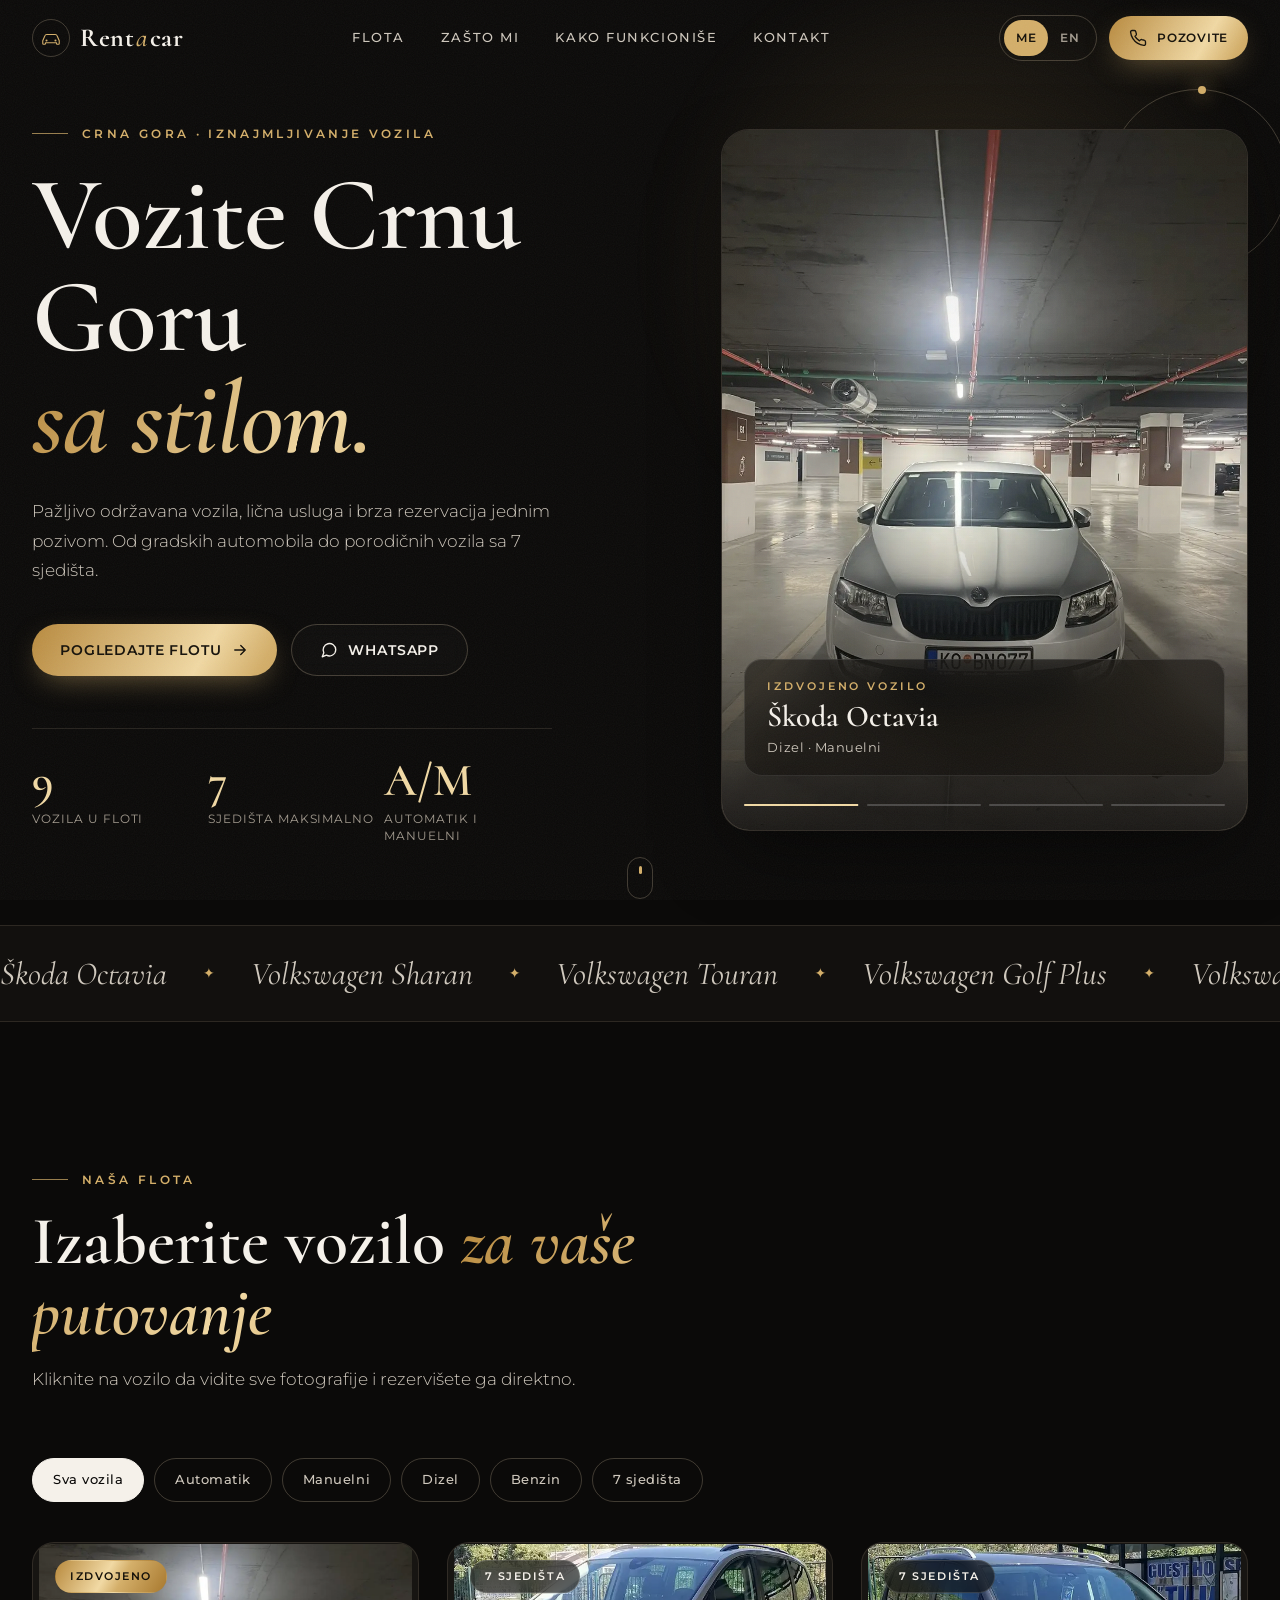
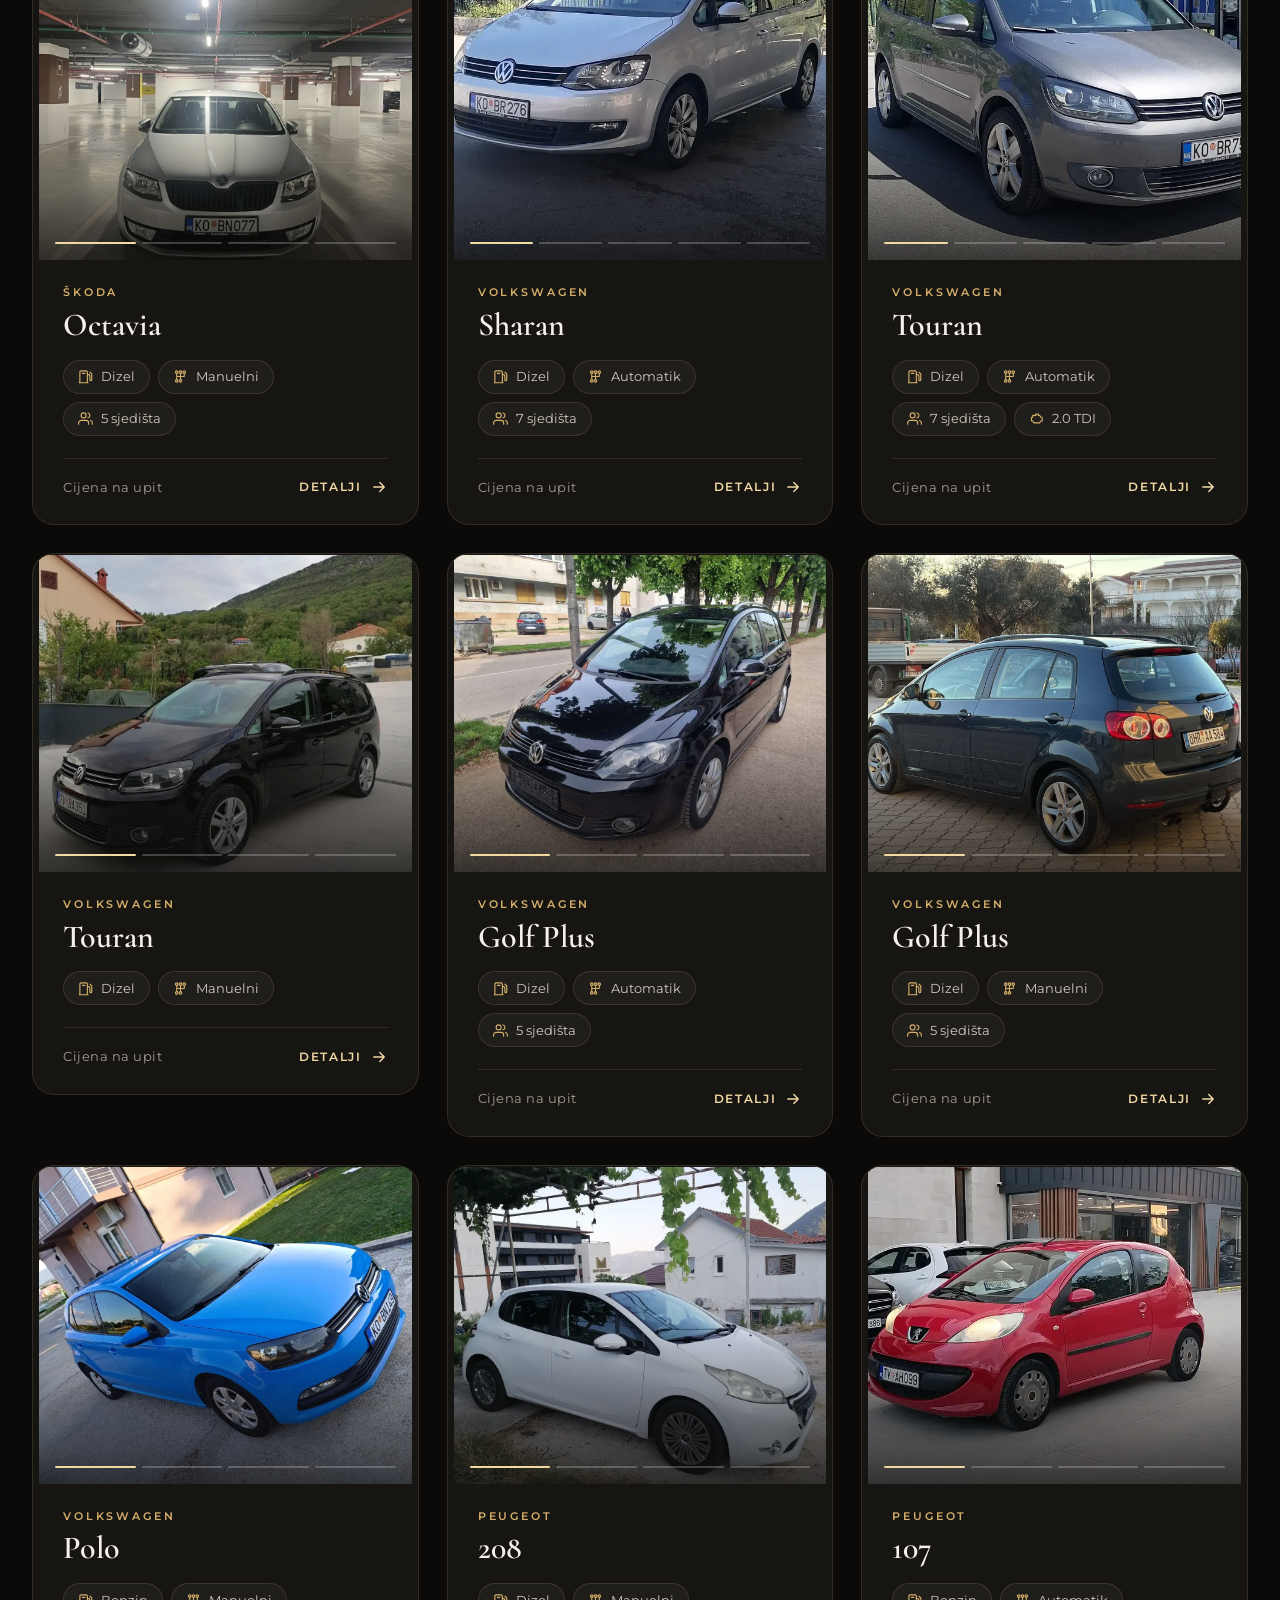
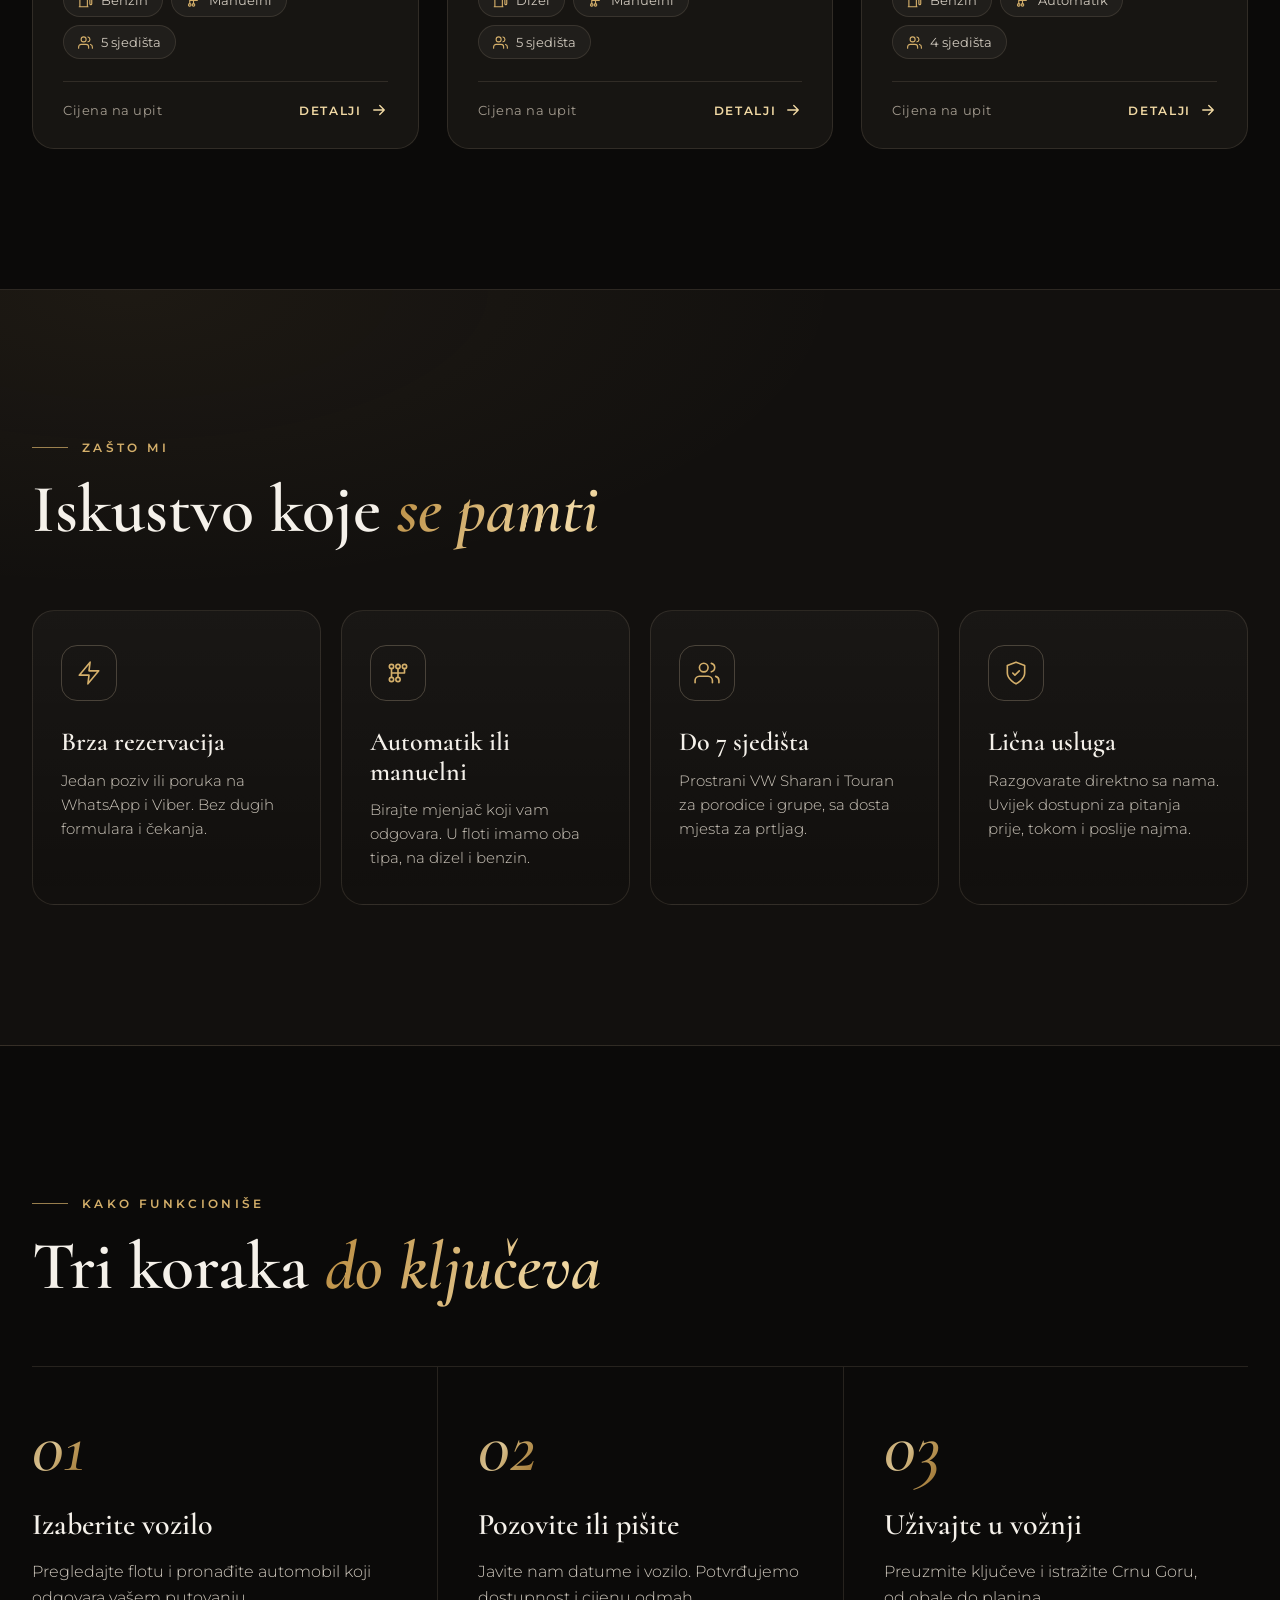
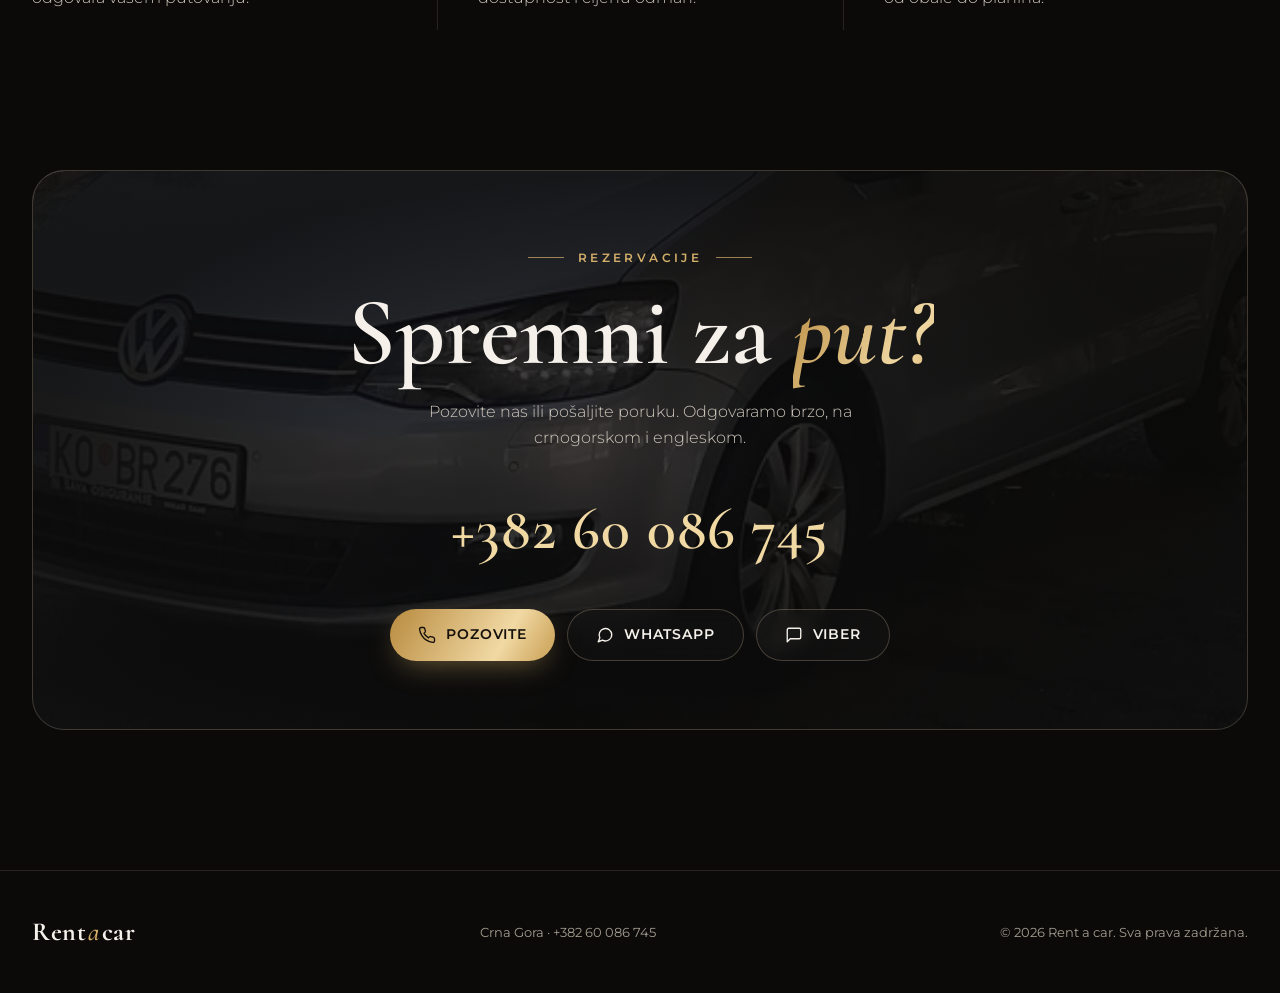
==== index.html @ 9254e458 "Build premium Rent a car website Dark/gold design with Škoda Octavia hero (Ken Burns slideshow), ani" ====
<!doctype html>
<html lang="sr-ME">
<head>
  <meta charset="utf-8">
  <meta name="viewport" content="width=device-width, initial-scale=1">
  <title>Rent a car | Iznajmljivanje vozila u Crnoj Gori</title>
  <meta name="description" content="Rent a car u Crnoj Gori. Volkswagen, Škoda i Peugeot, sa automatskim ili manuelnim mjenjačem i do 7 sjedišta. Rezervacije na +382 60 086 745.">
  <meta name="theme-color" content="#0b0a09">
  <link rel="preconnect" href="https://fonts.googleapis.com">
  <link rel="preconnect" href="https://fonts.gstatic.com" crossorigin>
  <link href="https://fonts.googleapis.com/css2?family=Cormorant:ital,wght@0,500;0,600;0,700;1,500;1,600&family=Montserrat:wght@300;400;500;600;700&display=swap" rel="stylesheet">
  <link rel="preload" as="image" href="img/skoda-octavia/octavia-front.webp">
  <link rel="stylesheet" href="css/styles.css">
</head>
<body>
  <a class="skip" href="#main" data-i18n="skip">Preskoči na sadržaj</a>
  <div class="grain" aria-hidden="true"></div>

  <!-- NAV -->
  <header class="nav" id="nav">
    <div class="nav__inner container">
      <a href="#top" class="brand" aria-label="Rent a car, početna">
        <span class="brand__mark" aria-hidden="true">
          <svg viewBox="0 0 32 32" fill="none"><path d="M4 20l3-7a3 3 0 0 1 2.8-2h12.4a3 3 0 0 1 2.8 2l3 7v4a1 1 0 0 1-1 1h-2a1 1 0 0 1-1-1v-1H8v1a1 1 0 0 1-1 1H5a1 1 0 0 1-1-1v-4z" stroke="currentColor" stroke-width="1.6" stroke-linejoin="round"/><circle cx="9.5" cy="19.5" r="1.5" fill="currentColor"/><circle cx="22.5" cy="19.5" r="1.5" fill="currentColor"/></svg>
        </span>
        <span class="brand__text">Rent<em>a</em>car</span>
      </a>

      <nav class="nav__links" aria-label="Glavna navigacija">
        <a href="#flota" data-i18n="nav.fleet">Flota</a>
        <a href="#zasto" data-i18n="nav.why">Zašto mi</a>
        <a href="#proces" data-i18n="nav.how">Kako funkcioniše</a>
        <a href="#kontakt" data-i18n="nav.contact">Kontakt</a>
      </nav>

      <div class="nav__actions">
        <div class="lang" role="group" aria-label="Jezik / Language">
          <button type="button" class="lang__btn" data-lang="me" aria-pressed="true">ME</button>
          <button type="button" class="lang__btn" data-lang="en" aria-pressed="false">EN</button>
        </div>
        <a class="btn btn--gold btn--sm nav__call" href="tel:+38260086745">
          <svg class="ico" viewBox="0 0 24 24" aria-hidden="true"><path d="M22 16.9v3a2 2 0 0 1-2.2 2 19.8 19.8 0 0 1-8.6-3.1 19.5 19.5 0 0 1-6-6A19.8 19.8 0 0 1 2.1 4.2 2 2 0 0 1 4.1 2h3a2 2 0 0 1 2 1.7c.1.9.4 1.8.7 2.7a2 2 0 0 1-.5 2.1L8 9.8a16 16 0 0 0 6 6l1.3-1.3a2 2 0 0 1 2.1-.4c.9.3 1.8.6 2.7.7a2 2 0 0 1 1.7 2z"/></svg>
          <span data-i18n="nav.call">Pozovite</span>
        </a>
      </div>
    </div>
  </header>

  <main id="main">
    <!-- HERO -->
    <section class="hero" id="top">
      <div class="hero__glow" aria-hidden="true"></div>
      <div class="container hero__grid">
        <div class="hero__copy">
          <p class="eyebrow reveal"><span class="eyebrow__line"></span><span data-i18n="hero.eyebrow">Crna Gora · Iznajmljivanje vozila</span></p>
          <h1 class="hero__title reveal">
            <span data-i18n="hero.t1">Vozite Crnu Goru</span><br>
            <em class="gold-text" data-i18n="hero.t2">sa stilom.</em>
          </h1>
          <p class="hero__lead reveal" data-i18n="hero.lead">Pažljivo održavana vozila, lična usluga i brza rezervacija jednim pozivom. Od gradskih automobila do porodičnih vozila sa 7 sjedišta.</p>
          <div class="hero__cta reveal">
            <a href="#flota" class="btn btn--gold">
              <span data-i18n="hero.cta1">Pogledajte flotu</span>
              <svg class="ico" viewBox="0 0 24 24" aria-hidden="true"><path d="M5 12h14M13 6l6 6-6 6"/></svg>
            </a>
            <a href="https://wa.me/38260086745" class="btn btn--ghost" target="_blank" rel="noopener">
              <svg class="ico" viewBox="0 0 24 24" aria-hidden="true"><path d="M21 11.5a8.4 8.4 0 0 1-12.4 7.4L3 21l2.1-5.4A8.4 8.4 0 1 1 21 11.5z"/></svg>
              WhatsApp
            </a>
          </div>
          <dl class="hero__stats reveal">
            <div><dt data-count="9">9</dt><dd data-i18n="hero.s1">vozila u floti</dd></div>
            <div><dt>7</dt><dd data-i18n="hero.s2">sjedišta maksimalno</dd></div>
            <div><dt>A/M</dt><dd data-i18n="hero.s3">automatik i manuelni</dd></div>
          </dl>
        </div>

        <figure class="hero__media reveal" aria-label="Škoda Octavia">
          <div class="hero__frame">
            <div class="hero__slides" id="heroSlides">
              <img src="img/skoda-octavia/octavia-front.webp" alt="Škoda Octavia, pogled sprijeda" class="is-active" fetchpriority="high">
              <img src="img/skoda-octavia/octavia-side.webp" alt="Škoda Octavia, bočni profil" loading="lazy">
              <img src="img/skoda-octavia/octavia-rear.webp" alt="Škoda Octavia, pogled sa zadnje strane" loading="lazy">
              <img src="img/skoda-octavia/octavia-interior-front.webp" alt="Škoda Octavia, unutrašnjost i kontrolna tabla" loading="lazy">
            </div>
            <div class="hero__shade" aria-hidden="true"></div>
            <div class="hero__badge">
              <span class="hero__badge-k" data-i18n="hero.featured">Izdvojeno vozilo</span>
              <span class="hero__badge-v">Škoda Octavia</span>
              <span class="hero__badge-m"><span data-i18n="spec.diesel">Dizel</span> · <span data-i18n="spec.manual">Manuelni</span></span>
            </div>
            <div class="hero__progress" id="heroProgress" aria-hidden="true">
              <span></span><span></span><span></span><span></span>
            </div>
          </div>
          <div class="hero__ring" aria-hidden="true"></div>
        </figure>
      </div>

      <a href="#flota" class="scroll-cue" aria-label="Skrolujte do flote">
        <span></span>
      </a>
    </section>

    <!-- MARQUEE -->
    <div class="marquee" aria-hidden="true">
      <div class="marquee__track">
        <span>Škoda Octavia</span><i>✦</i><span>Volkswagen Sharan</span><i>✦</i><span>Volkswagen Touran</span><i>✦</i><span>Volkswagen Golf Plus</span><i>✦</i><span>Volkswagen Polo</span><i>✦</i><span>Peugeot 208</span><i>✦</i><span>Peugeot 107</span><i>✦</i>
        <span>Škoda Octavia</span><i>✦</i><span>Volkswagen Sharan</span><i>✦</i><span>Volkswagen Touran</span><i>✦</i><span>Volkswagen Golf Plus</span><i>✦</i><span>Volkswagen Polo</span><i>✦</i><span>Peugeot 208</span><i>✦</i><span>Peugeot 107</span><i>✦</i>
      </div>
    </div>

    <!-- FLEET -->
    <section class="section fleet" id="flota">
      <div class="container">
        <div class="section__head">
          <p class="eyebrow reveal"><span class="eyebrow__line"></span><span data-i18n="fleet.eyebrow">Naša flota</span></p>
          <h2 class="section__title reveal" data-i18n-html="fleet.title">Izaberite vozilo <em class="gold-text">za vaše putovanje</em></h2>
          <p class="section__lead reveal" data-i18n="fleet.lead">Kliknite na vozilo da vidite sve fotografije i rezervišete ga direktno.</p>
        </div>

        <div class="filters reveal" role="group" aria-label="Filter vozila">
          <button type="button" class="chip is-active" data-filter="all" data-i18n="filter.all">Sva vozila</button>
          <button type="button" class="chip" data-filter="automatic" data-i18n="filter.auto">Automatik</button>
          <button type="button" class="chip" data-filter="manual" data-i18n="filter.manual">Manuelni</button>
          <button type="button" class="chip" data-filter="diesel" data-i18n="filter.diesel">Dizel</button>
          <button type="button" class="chip" data-filter="petrol" data-i18n="filter.petrol">Benzin</button>
          <button type="button" class="chip" data-filter="seven" data-i18n="filter.seven">7 sjedišta</button>
        </div>

        <ul class="fleet__grid" id="fleetGrid" aria-live="polite"></ul>
      </div>
    </section>

    <!-- WHY -->
    <section class="section why" id="zasto">
      <div class="container">
        <div class="section__head">
          <p class="eyebrow reveal"><span class="eyebrow__line"></span><span data-i18n="why.eyebrow">Zašto mi</span></p>
          <h2 class="section__title reveal" data-i18n-html="why.title">Iskustvo koje <em class="gold-text">se pamti</em></h2>
        </div>
        <div class="why__grid">
          <article class="feature reveal">
            <div class="feature__ico"><svg viewBox="0 0 24 24" aria-hidden="true"><path d="M13 2 3 14h9l-1 8 10-12h-9l1-8z"/></svg></div>
            <h3 data-i18n="why.f1t">Brza rezervacija</h3>
            <p data-i18n="why.f1d">Jedan poziv ili poruka na WhatsApp i Viber. Bez dugih formulara i čekanja.</p>
          </article>
          <article class="feature reveal">
            <div class="feature__ico"><svg viewBox="0 0 24 24" aria-hidden="true"><circle cx="6" cy="6" r="2"/><circle cx="12" cy="6" r="2"/><circle cx="18" cy="6" r="2"/><circle cx="6" cy="18" r="2"/><circle cx="12" cy="18" r="2"/><path d="M6 8v8M12 8v8M18 8v4H6"/></svg></div>
            <h3 data-i18n="why.f2t">Automatik ili manuelni</h3>
            <p data-i18n="why.f2d">Birajte mjenjač koji vam odgovara. U floti imamo oba tipa, na dizel i benzin.</p>
          </article>
          <article class="feature reveal">
            <div class="feature__ico"><svg viewBox="0 0 24 24" aria-hidden="true"><path d="M17 21v-2a4 4 0 0 0-4-4H5a4 4 0 0 0-4 4v2"/><circle cx="9" cy="7" r="4"/><path d="M23 21v-2a4 4 0 0 0-3-3.9M16 3.1a4 4 0 0 1 0 7.8"/></svg></div>
            <h3 data-i18n="why.f3t">Do 7 sjedišta</h3>
            <p data-i18n="why.f3d">Prostrani VW Sharan i Touran za porodice i grupe, sa dosta mjesta za prtljag.</p>
          </article>
          <article class="feature reveal">
            <div class="feature__ico"><svg viewBox="0 0 24 24" aria-hidden="true"><path d="M12 22s8-4 8-10V5l-8-3-8 3v7c0 6 8 10 8 10z"/><path d="m9 12 2 2 4-4"/></svg></div>
            <h3 data-i18n="why.f4t">Lična usluga</h3>
            <p data-i18n="why.f4d">Razgovarate direktno sa nama. Uvijek dostupni za pitanja prije, tokom i poslije najma.</p>
          </article>
        </div>
      </div>
    </section>

    <!-- PROCESS -->
    <section class="section process" id="proces">
      <div class="container">
        <div class="section__head">
          <p class="eyebrow reveal"><span class="eyebrow__line"></span><span data-i18n="how.eyebrow">Kako funkcioniše</span></p>
          <h2 class="section__title reveal" data-i18n-html="how.title">Tri koraka <em class="gold-text">do ključeva</em></h2>
        </div>
        <ol class="steps">
          <li class="step reveal">
            <span class="step__n">01</span>
            <h3 data-i18n="how.s1t">Izaberite vozilo</h3>
            <p data-i18n="how.s1d">Pregledajte flotu i pronađite automobil koji odgovara vašem putovanju.</p>
          </li>
          <li class="step reveal">
            <span class="step__n">02</span>
            <h3 data-i18n="how.s2t">Pozovite ili pišite</h3>
            <p data-i18n="how.s2d">Javite nam datume i vozilo. Potvrđujemo dostupnost i cijenu odmah.</p>
          </li>
          <li class="step reveal">
            <span class="step__n">03</span>
            <h3 data-i18n="how.s3t">Uživajte u vožnji</h3>
            <p data-i18n="how.s3d">Preuzmite ključeve i istražite Crnu Goru, od obale do planina.</p>
          </li>
        </ol>
      </div>
    </section>

    <!-- CTA / CONTACT -->
    <section class="section cta" id="kontakt">
      <div class="container">
        <div class="cta__card reveal">
          <div class="cta__bg" aria-hidden="true">
            <img src="img/vw-sharan/sharan-front-side.webp" alt="" loading="lazy">
          </div>
          <div class="cta__content">
            <p class="eyebrow eyebrow--center"><span class="eyebrow__line"></span><span data-i18n="cta.eyebrow">Rezervacije</span><span class="eyebrow__line"></span></p>
            <h2 class="cta__title" data-i18n-html="cta.title">Spremni za <em class="gold-text">put?</em></h2>
            <p class="cta__lead" data-i18n="cta.lead">Pozovite nas ili pošaljite poruku. Odgovaramo brzo, na crnogorskom i engleskom.</p>
            <a class="cta__phone" href="tel:+38260086745">+382 60 086 745</a>
            <div class="cta__actions">
              <a class="btn btn--gold" href="tel:+38260086745">
                <svg class="ico" viewBox="0 0 24 24" aria-hidden="true"><path d="M22 16.9v3a2 2 0 0 1-2.2 2 19.8 19.8 0 0 1-8.6-3.1 19.5 19.5 0 0 1-6-6A19.8 19.8 0 0 1 2.1 4.2 2 2 0 0 1 4.1 2h3a2 2 0 0 1 2 1.7c.1.9.4 1.8.7 2.7a2 2 0 0 1-.5 2.1L8 9.8a16 16 0 0 0 6 6l1.3-1.3a2 2 0 0 1 2.1-.4c.9.3 1.8.6 2.7.7a2 2 0 0 1 1.7 2z"/></svg>
                <span data-i18n="cta.call">Pozovite</span>
              </a>
              <a class="btn btn--ghost" href="https://wa.me/38260086745" target="_blank" rel="noopener">
                <svg class="ico" viewBox="0 0 24 24" aria-hidden="true"><path d="M21 11.5a8.4 8.4 0 0 1-12.4 7.4L3 21l2.1-5.4A8.4 8.4 0 1 1 21 11.5z"/></svg>
                WhatsApp
              </a>
              <a class="btn btn--ghost" href="viber://chat?number=%2B38260086745">
                <svg class="ico" viewBox="0 0 24 24" aria-hidden="true"><path d="M21 15a2 2 0 0 1-2 2H7l-4 4V5a2 2 0 0 1 2-2h14a2 2 0 0 1 2 2z"/></svg>
                Viber
              </a>
            </div>
          </div>
        </div>
      </div>
    </section>
  </main>

  <footer class="footer">
    <div class="container footer__inner">
      <a href="#top" class="brand brand--footer">
        <span class="brand__text">Rent<em>a</em>car</span>
      </a>
      <p class="footer__meta"><span data-i18n="footer.loc">Crna Gora</span> · <a href="tel:+38260086745">+382 60 086 745</a></p>
      <p class="footer__copy">© <span id="year"></span> Rent a car. <span data-i18n="footer.rights">Sva prava zadržana.</span></p>
    </div>
  </footer>

  <!-- Floating call (mobile) -->
  <a class="fab" href="tel:+38260086745" aria-label="Pozovite +382 60 086 745">
    <svg viewBox="0 0 24 24" aria-hidden="true"><path d="M22 16.9v3a2 2 0 0 1-2.2 2 19.8 19.8 0 0 1-8.6-3.1 19.5 19.5 0 0 1-6-6A19.8 19.8 0 0 1 2.1 4.2 2 2 0 0 1 4.1 2h3a2 2 0 0 1 2 1.7c.1.9.4 1.8.7 2.7a2 2 0 0 1-.5 2.1L8 9.8a16 16 0 0 0 6 6l1.3-1.3a2 2 0 0 1 2.1-.4c.9.3 1.8.6 2.7.7a2 2 0 0 1 1.7 2z"/></svg>
  </a>

  <!-- Gallery dialog -->
  <dialog class="gallery" id="gallery" aria-labelledby="galleryTitle">
    <div class="gallery__inner">
      <button type="button" class="gallery__close" id="galleryClose" aria-label="Zatvori">
        <svg viewBox="0 0 24 24" aria-hidden="true"><path d="M18 6 6 18M6 6l12 12"/></svg>
      </button>
      <div class="gallery__stage">
        <img id="galleryImg" src="" alt="">
        <button type="button" class="gallery__nav gallery__nav--prev" id="galleryPrev" aria-label="Prethodna fotografija">
          <svg viewBox="0 0 24 24" aria-hidden="true"><path d="m15 18-6-6 6-6"/></svg>
        </button>
        <button type="button" class="gallery__nav gallery__nav--next" id="galleryNext" aria-label="Sljedeća fotografija">
          <svg viewBox="0 0 24 24" aria-hidden="true"><path d="m9 18 6-6-6-6"/></svg>
        </button>
        <span class="gallery__count" id="galleryCount"></span>
      </div>
      <aside class="gallery__side">
        <p class="eyebrow"><span class="eyebrow__line"></span><span id="galleryBrand"></span></p>
        <h2 class="gallery__title" id="galleryTitle"></h2>
        <ul class="specs" id="gallerySpecs"></ul>
        <p class="gallery__price" data-i18n="price.request">Cijena na upit</p>
        <div class="gallery__thumbs" id="galleryThumbs"></div>
        <div class="gallery__actions">
          <a class="btn btn--gold" id="galleryCall" href="tel:+38260086745">
            <svg class="ico" viewBox="0 0 24 24" aria-hidden="true"><path d="M22 16.9v3a2 2 0 0 1-2.2 2 19.8 19.8 0 0 1-8.6-3.1 19.5 19.5 0 0 1-6-6A19.8 19.8 0 0 1 2.1 4.2 2 2 0 0 1 4.1 2h3a2 2 0 0 1 2 1.7c.1.9.4 1.8.7 2.7a2 2 0 0 1-.5 2.1L8 9.8a16 16 0 0 0 6 6l1.3-1.3a2 2 0 0 1 2.1-.4c.9.3 1.8.6 2.7.7a2 2 0 0 1 1.7 2z"/></svg>
            <span data-i18n="cta.call">Pozovite</span>
          </a>
          <a class="btn btn--ghost" id="galleryWa" href="https://wa.me/38260086745" target="_blank" rel="noopener">
            <svg class="ico" viewBox="0 0 24 24" aria-hidden="true"><path d="M21 11.5a8.4 8.4 0 0 1-12.4 7.4L3 21l2.1-5.4A8.4 8.4 0 1 1 21 11.5z"/></svg>
            <span data-i18n="gallery.book">Rezerviši na WhatsApp</span>
          </a>
        </div>
      </aside>
    </div>
  </dialog>

  <script src="js/app.js" defer></script>
</body>
</html>
---- css/styles.css ----
/* ==========================================================
   Rent a car — premium dark / gold
   ========================================================== */
:root {
  --bg: #0b0a09;
  --bg-2: #12100e;
  --surface: #171512;
  --surface-2: #1f1c18;
  --line: rgba(232, 214, 178, 0.12);
  --line-strong: rgba(232, 214, 178, 0.24);
  --text: #f5f1ea;
  --text-2: #cfc8bd;
  --muted: #a39b8f;
  --gold: #d4af6a;
  --gold-2: #b88a3e;
  --gold-3: #f1d9a4;
  --gold-grad: linear-gradient(120deg, #b88a3e 0%, #f1d9a4 45%, #d4af6a 60%, #a8792f 100%);
  --radius: 22px;
  --radius-sm: 14px;
  --ease: cubic-bezier(.22, 1, .36, 1);
  --ease-io: cubic-bezier(.65, 0, .35, 1);
  --serif: "Cormorant", "Times New Roman", serif;
  --sans: "Montserrat", system-ui, -apple-system, "Segoe UI", sans-serif;
  --shadow: 0 30px 80px -20px rgba(0, 0, 0, .7);
  --nav-h: 76px;
}

*, *::before, *::after { box-sizing: border-box; }
html { scroll-behavior: smooth; scroll-padding-top: var(--nav-h); -webkit-text-size-adjust: 100%; }
body {
  margin: 0;
  background: var(--bg);
  color: var(--text);
  font-family: var(--sans);
  font-size: 16px;
  line-height: 1.6;
  font-weight: 400;
  -webkit-font-smoothing: antialiased;
  overflow-x: hidden;
}
img { display: block; max-width: 100%; }
a { color: inherit; text-decoration: none; }
button { font: inherit; color: inherit; background: none; border: 0; cursor: pointer; }
ul, ol { list-style: none; margin: 0; padding: 0; }
h1, h2, h3 { margin: 0; font-weight: 600; }
p { margin: 0; }
:focus-visible { outline: 2px solid var(--gold); outline-offset: 3px; border-radius: 6px; }
::selection { background: var(--gold); color: #0b0a09; }

.container { width: min(1240px, 100% - 32px); margin-inline: auto; }
@media (min-width: 768px) { .container { width: min(1240px, 100% - 64px); } }

.skip { position: absolute; left: 16px; top: -60px; z-index: 200; background: var(--gold); color: #000; padding: 10px 16px; border-radius: 10px; font-weight: 600; }
.skip:focus { top: 16px; }

.grain {
  position: fixed; inset: 0; z-index: 100; pointer-events: none; opacity: .05;
  background-image: url("data:image/svg+xml,%3Csvg xmlns='http://www.w3.org/2000/svg' width='160' height='160'%3E%3Cfilter id='n'%3E%3CfeTurbulence type='fractalNoise' baseFrequency='.9' numOctaves='3' stitchTiles='stitch'/%3E%3C/filter%3E%3Crect width='100%25' height='100%25' filter='url(%23n)'/%3E%3C/svg%3E");
}

.ico { width: 18px; height: 18px; fill: none; stroke: currentColor; stroke-width: 1.8; stroke-linecap: round; stroke-linejoin: round; flex: none; }

.gold-text {
  font-style: italic;
  background: var(--gold-grad);
  background-size: 200% auto;
  -webkit-background-clip: text; background-clip: text;
  color: transparent;
  animation: shine 8s linear infinite;
}
@keyframes shine { to { background-position: 200% center; } }

/* ---------- Buttons ---------- */
.btn {
  position: relative; display: inline-flex; align-items: center; justify-content: center; gap: 10px;
  min-height: 52px; padding: 0 28px; border-radius: 999px;
  font-size: 14px; font-weight: 600; letter-spacing: .06em; text-transform: uppercase;
  transition: transform .4s var(--ease), box-shadow .4s var(--ease), background-color .3s, border-color .3s, color .3s;
  overflow: hidden; isolation: isolate; white-space: nowrap;
}
.btn--sm { min-height: 44px; padding: 0 20px; font-size: 12px; }
.btn--gold { background: var(--gold-grad); background-size: 160% auto; color: #15110a; box-shadow: 0 10px 30px -10px rgba(212, 175, 106, .55); }
.btn--gold::after {
  content: ""; position: absolute; inset: 0; z-index: -1;
  background: linear-gradient(110deg, transparent 30%, rgba(255,255,255,.55) 50%, transparent 70%);
  transform: translateX(-120%); transition: transform .9s var(--ease);
}
.btn--gold:hover { transform: translateY(-2px); box-shadow: 0 18px 40px -12px rgba(212, 175, 106, .7); }
.btn--gold:hover::after { transform: translateX(120%); }
.btn--ghost { border: 1px solid var(--line-strong); color: var(--text); background: rgba(255,255,255,.02); backdrop-filter: blur(8px); }
.btn--ghost:hover { border-color: var(--gold); color: var(--gold-3); transform: translateY(-2px); }
.btn .ico { transition: transform .4s var(--ease); }
.btn:hover .ico { transform: translateX(3px); }

/* ---------- Eyebrow ---------- */
.eyebrow { display: inline-flex; align-items: center; gap: 14px; font-size: 12px; font-weight: 600; letter-spacing: .28em; text-transform: uppercase; color: var(--gold); }
.eyebrow__line { width: 36px; height: 1px; background: var(--gold); opacity: .7; }
.eyebrow--center { justify-content: center; }

/* ---------- Nav ---------- */
.nav { position: fixed; inset: 0 0 auto; z-index: 50; height: var(--nav-h); transition: background-color .5s var(--ease), border-color .5s, backdrop-filter .5s; border-bottom: 1px solid transparent; }
.nav.is-scrolled { background: rgba(11, 10, 9, .72); backdrop-filter: blur(18px) saturate(140%); -webkit-backdrop-filter: blur(18px) saturate(140%); border-color: var(--line); }
.nav__inner { height: 100%; display: flex; align-items: center; justify-content: space-between; gap: 24px; }
.brand { display: inline-flex; align-items: center; gap: 10px; }
.brand__mark { width: 38px; height: 38px; display: grid; place-items: center; border: 1px solid var(--line-strong); border-radius: 50%; color: var(--gold); }
.brand__mark svg { width: 22px; height: 22px; }
.brand__text { font-family: var(--serif); font-size: 26px; font-weight: 700; letter-spacing: .02em; }
.brand__text em { font-style: italic; color: var(--gold); padding: 0 2px; font-weight: 500; }
.nav__links { display: none; gap: 36px; }
.nav__links a { position: relative; font-size: 13px; font-weight: 500; letter-spacing: .12em; text-transform: uppercase; color: var(--text-2); padding: 8px 0; transition: color .3s; }
.nav__links a::after { content: ""; position: absolute; left: 0; right: 0; bottom: 0; height: 1px; background: var(--gold); transform: scaleX(0); transform-origin: right; transition: transform .5s var(--ease); }
.nav__links a:hover { color: var(--text); }
.nav__links a:hover::after { transform: scaleX(1); transform-origin: left; }
.nav__actions { display: flex; align-items: center; gap: 12px; }
.lang { display: inline-flex; padding: 4px; border: 1px solid var(--line-strong); border-radius: 999px; }
.lang__btn { min-width: 44px; min-height: 36px; border-radius: 999px; font-size: 12px; font-weight: 600; letter-spacing: .1em; color: var(--muted); transition: background-color .3s, color .3s; }
.lang__btn[aria-pressed="true"] { background: var(--gold); color: #15110a; }
.lang__btn:not([aria-pressed="true"]):hover { color: var(--text); }
.nav__call { display: none; }
@media (min-width: 640px) { .nav__call { display: inline-flex; } }
@media (min-width: 1024px) { .nav__links { display: flex; } }

/* ---------- Hero ---------- */
.hero { position: relative; min-height: 100svh; padding: calc(var(--nav-h) + 40px) 0 80px; display: flex; align-items: center; overflow: hidden; }
.hero__glow { position: absolute; inset: -20% -10% auto auto; width: 70vw; height: 70vw; max-width: 900px; max-height: 900px; border-radius: 50%; background: radial-gradient(closest-side, rgba(212, 175, 106, .16), transparent 70%); filter: blur(20px); pointer-events: none; animation: float 14s var(--ease-io) infinite alternate; }
@keyframes float { to { transform: translate(-6%, 8%) scale(1.08); } }
.hero__grid { position: relative; display: grid; gap: 48px; align-items: center; }
@media (min-width: 1024px) { .hero__grid { grid-template-columns: 1.05fr .95fr; gap: 72px; } }

.hero__title { margin-top: 22px; font-family: var(--serif); font-weight: 600; font-size: clamp(48px, 8.2vw, 104px); line-height: .98; letter-spacing: -.01em; }
.hero__lead { margin-top: 26px; max-width: 520px; font-size: 17px; line-height: 1.75; color: var(--text-2); font-weight: 300; }
.hero__cta { margin-top: 38px; display: flex; flex-wrap: wrap; gap: 14px; }
.hero__stats { margin: 52px 0 0; display: grid; grid-template-columns: repeat(3, 1fr); gap: 8px; max-width: 520px; border-top: 1px solid var(--line); padding-top: 28px; }
.hero__stats dt { font-family: var(--serif); font-size: clamp(34px, 4vw, 46px); font-weight: 600; line-height: 1; color: var(--gold-3); }
.hero__stats dd { margin: 8px 0 0; font-size: 12px; letter-spacing: .08em; text-transform: uppercase; color: var(--muted); line-height: 1.4; }

.hero__media { position: relative; margin: 0; }
.hero__frame { position: relative; aspect-ratio: 4 / 5; max-height: 78svh; margin-left: auto; border-radius: 28px; overflow: hidden; box-shadow: var(--shadow); border: 1px solid var(--line); background: var(--surface); }
@media (min-width: 1024px) { .hero__frame { aspect-ratio: 3 / 4; } }
.hero__slides img { position: absolute; inset: 0; width: 100%; height: 100%; object-fit: cover; opacity: 0; transform: scale(1.18); transition: opacity 1.6s var(--ease-io); will-change: transform, opacity; }
.hero__slides img.is-active { opacity: 1; animation: kenburns 7.5s linear forwards; }
.hero__slides img:nth-child(2).is-active { animation-name: kenburns-l; }
.hero__slides img:nth-child(3).is-active { animation-name: kenburns-r; }
@keyframes kenburns { from { transform: scale(1.18) translate(0, 2%); } to { transform: scale(1.04) translate(0, 0); } }
@keyframes kenburns-l { from { transform: scale(1.06) translate(3%, 0); } to { transform: scale(1.2) translate(-3%, -1%); } }
@keyframes kenburns-r { from { transform: scale(1.2) translate(-2%, 1%); } to { transform: scale(1.05) translate(2%, 0); } }
.hero__shade { position: absolute; inset: 0; background: linear-gradient(180deg, rgba(11,10,9,.15) 0%, transparent 35%, transparent 55%, rgba(11,10,9,.88) 100%); pointer-events: none; }
.hero__badge { position: absolute; left: 22px; right: 22px; bottom: 54px; display: grid; gap: 4px; padding: 18px 22px; border-radius: 18px; background: rgba(15, 13, 11, .55); border: 1px solid rgba(255,255,255,.1); backdrop-filter: blur(16px) saturate(150%); -webkit-backdrop-filter: blur(16px) saturate(150%); }
.hero__badge-k { font-size: 11px; letter-spacing: .26em; text-transform: uppercase; color: var(--gold); font-weight: 600; }
.hero__badge-v { font-family: var(--serif); font-size: 30px; font-weight: 600; line-height: 1.1; }
.hero__badge-m { font-size: 13px; color: var(--text-2); letter-spacing: .04em; }
.hero__progress { position: absolute; left: 22px; right: 22px; bottom: 24px; display: grid; grid-template-columns: repeat(4, 1fr); gap: 8px; }
.hero__progress span { position: relative; height: 2px; border-radius: 2px; background: rgba(255,255,255,.2); overflow: hidden; }
.hero__progress span::after { content: ""; position: absolute; inset: 0; background: var(--gold-3); transform: scaleX(0); transform-origin: left; }
.hero__progress span.is-done::after { transform: scaleX(1); }
.hero__progress span.is-active::after { animation: progress var(--hero-dur, 5.5s) linear forwards; }
@keyframes progress { to { transform: scaleX(1); } }
.hero__ring { position: absolute; z-index: -1; right: -40px; top: -40px; width: 180px; height: 180px; border-radius: 50%; border: 1px solid var(--line-strong); animation: spin 30s linear infinite; }
.hero__ring::before { content: ""; position: absolute; top: -4px; left: 50%; width: 8px; height: 8px; border-radius: 50%; background: var(--gold); box-shadow: 0 0 20px var(--gold); }
@keyframes spin { to { transform: rotate(360deg); } }

/* Mobile/tablet: Škoda as a full-width moving image on top, copy overlapping below */
@media (max-width: 1023.98px) {
  .hero { display: block; min-height: 0; padding: 0 0 64px; }
  .hero__grid { display: flex; flex-direction: column; gap: 0; width: 100%; }
  .hero__media { order: -1; width: 100%; }
  .hero__frame { aspect-ratio: auto; height: min(68svh, 640px); max-height: none; border-radius: 0; border: 0; box-shadow: none; }
  .hero__slides img { object-position: center 70%; }
  .hero__shade { background: linear-gradient(180deg, rgba(11,10,9,.65) 0%, rgba(11,10,9,0) 24%, rgba(11,10,9,0) 60%, rgba(11,10,9,.85) 88%, #0b0a09 100%); }
  .hero__badge { left: 16px; right: auto; bottom: 64px; padding: 12px 16px; border-radius: 14px; gap: 2px; }
  .hero__badge-v { font-size: 22px; }
  .hero__badge-k { font-size: 10px; }
  .hero__badge-m { font-size: 12px; }
  .hero__progress { left: 16px; right: 16px; bottom: 40px; }
  .hero__copy { position: relative; z-index: 2; width: min(1240px, 100% - 32px); margin: -8px auto 0; }
  .hero__ring, .hero__glow { display: none; }
  .hero__title { margin-top: 16px; font-size: clamp(46px, 13vw, 80px); }
  .hero__lead { margin-top: 18px; }
  .hero__cta { margin-top: 28px; }
  .hero__stats { margin-top: 36px; }
}
@media (min-width: 768px) and (max-width: 1023.98px) { .hero__copy { width: min(1240px, 100% - 64px); } }

.scroll-cue { position: absolute; left: 50%; bottom: 26px; transform: translateX(-50%); width: 26px; height: 42px; border: 1px solid var(--line-strong); border-radius: 20px; display: none; }
.scroll-cue span { position: absolute; left: 50%; top: 8px; width: 3px; height: 8px; margin-left: -1.5px; border-radius: 2px; background: var(--gold); animation: cue 2s var(--ease-io) infinite; }
@keyframes cue { 0% { opacity: 0; transform: translateY(0); } 30% { opacity: 1; } 100% { opacity: 0; transform: translateY(14px); } }
@media (min-width: 1024px) and (min-height: 760px) { .scroll-cue { display: block; } }

/* ---------- Marquee ---------- */
.marquee { border-block: 1px solid var(--line); background: var(--bg-2); overflow: hidden; padding: 22px 0; }
.marquee__track { display: flex; width: max-content; align-items: center; gap: 36px; animation: marquee 38s linear infinite; }
.marquee__track span { font-family: var(--serif); font-size: clamp(22px, 2.6vw, 32px); font-style: italic; color: var(--text-2); white-space: nowrap; }
.marquee__track i { font-style: normal; color: var(--gold); font-size: 14px; }
@keyframes marquee { to { transform: translateX(-50%); } }

/* ---------- Sections ---------- */
.section { padding: clamp(80px, 12vw, 140px) 0; position: relative; }
.section__head { max-width: 720px; margin-bottom: clamp(40px, 6vw, 64px); }
.section__title { margin-top: 18px; font-family: var(--serif); font-size: clamp(38px, 5.6vw, 68px); line-height: 1.04; font-weight: 600; }
.section__lead { margin-top: 18px; color: var(--text-2); font-weight: 300; font-size: 17px; max-width: 560px; }

/* ---------- Filters ---------- */
.filters { display: flex; flex-wrap: wrap; gap: 10px; margin-bottom: 40px; }
.chip { min-height: 44px; padding: 0 20px; border-radius: 999px; border: 1px solid var(--line-strong); font-size: 13px; font-weight: 500; letter-spacing: .04em; color: var(--text-2); transition: background-color .3s, color .3s, border-color .3s, transform .3s var(--ease); }
.chip:hover { border-color: var(--gold); color: var(--text); }
.chip.is-active { background: var(--text); border-color: var(--text); color: #0b0a09; }

/* ---------- Fleet grid ---------- */
.fleet__grid { display: grid; gap: 24px; grid-template-columns: 1fr; }
@media (min-width: 680px) { .fleet__grid { grid-template-columns: repeat(2, 1fr); } }
@media (min-width: 1100px) { .fleet__grid { grid-template-columns: repeat(3, 1fr); gap: 28px; } }

.car { position: relative; transition: opacity .5s var(--ease), transform .5s var(--ease); }
.car.is-hidden { display: none; }
.car__btn { display: block; width: 100%; text-align: left; border-radius: var(--radius); background: var(--surface); border: 1px solid var(--line); overflow: hidden; transition: transform .6s var(--ease), border-color .4s, box-shadow .6s var(--ease); }
.car__btn:hover { transform: translateY(-6px); border-color: rgba(212, 175, 106, .45); box-shadow: 0 30px 60px -25px rgba(0,0,0,.8), 0 0 0 1px rgba(212,175,106,.12); }
.car__media { position: relative; aspect-ratio: 4 / 3.4; overflow: hidden; background: var(--surface-2); }
.car__media img { position: absolute; inset: 0; width: 100%; height: 100%; object-fit: cover; opacity: 0; transform: scale(1.12); transition: opacity 1.4s var(--ease-io), transform 6s linear; }
.car__media img.is-active { opacity: 1; transform: scale(1.0); }
.car__btn:hover .car__media img.is-active { transform: scale(1.06); transition: opacity 1.4s var(--ease-io), transform 1.2s var(--ease); }
.car__media::after { content: ""; position: absolute; inset: 0; background: linear-gradient(180deg, transparent 50%, rgba(11,10,9,.75) 100%); pointer-events: none; }
.car__tag { position: absolute; z-index: 2; top: 16px; left: 16px; padding: 7px 14px; border-radius: 999px; font-size: 11px; font-weight: 600; letter-spacing: .14em; text-transform: uppercase; background: rgba(11,10,9,.6); border: 1px solid rgba(255,255,255,.14); backdrop-filter: blur(10px); -webkit-backdrop-filter: blur(10px); }
.car__tag--gold { background: var(--gold-grad); color: #15110a; border-color: transparent; }
.car__dots { position: absolute; z-index: 2; left: 16px; right: 16px; bottom: 16px; display: flex; gap: 6px; }
.car__dots span { flex: 1; height: 2px; border-radius: 2px; background: rgba(255,255,255,.22); transition: background-color .5s; }
.car__dots span.is-active { background: var(--gold-3); }
.car__body { padding: 24px 24px 26px; }
.car__brand { font-size: 11px; font-weight: 600; letter-spacing: .26em; text-transform: uppercase; color: var(--gold); }
.car__name { margin-top: 6px; font-family: var(--serif); font-size: 32px; line-height: 1.05; font-weight: 600; }
.specs { margin-top: 18px; display: flex; flex-wrap: wrap; gap: 8px; }
.specs li { display: inline-flex; align-items: center; gap: 8px; min-height: 34px; padding: 0 14px; border-radius: 999px; background: rgba(255,255,255,.04); border: 1px solid var(--line); font-size: 13px; color: var(--text-2); }
.specs .ico { width: 15px; height: 15px; color: var(--gold); }
.car__foot { margin-top: 22px; padding-top: 18px; border-top: 1px solid var(--line); display: flex; align-items: center; justify-content: space-between; gap: 12px; }
.car__price { font-size: 13px; color: var(--muted); letter-spacing: .04em; }
.car__more { display: inline-flex; align-items: center; gap: 8px; font-size: 12px; font-weight: 600; letter-spacing: .14em; text-transform: uppercase; color: var(--gold-3); }
.car__more .ico { transition: transform .4s var(--ease); }
.car__btn:hover .car__more .ico { transform: translateX(4px); }

/* ---------- Why ---------- */
.why { background: radial-gradient(1200px 500px at 10% 0%, rgba(212,175,106,.06), transparent 60%), var(--bg-2); border-block: 1px solid var(--line); }
.why__grid { display: grid; gap: 20px; grid-template-columns: 1fr; }
@media (min-width: 640px) { .why__grid { grid-template-columns: repeat(2, 1fr); } }
@media (min-width: 1100px) { .why__grid { grid-template-columns: repeat(4, 1fr); } }
.feature { position: relative; padding: 34px 28px; border-radius: var(--radius); border: 1px solid var(--line); background: linear-gradient(180deg, rgba(255,255,255,.03), rgba(255,255,255,0)); transition: border-color .4s, transform .6s var(--ease); overflow: hidden; }
.feature::before { content: ""; position: absolute; inset: 0; background: radial-gradient(400px 200px at var(--mx, 50%) var(--my, 0%), rgba(212,175,106,.12), transparent 60%); opacity: 0; transition: opacity .4s; pointer-events: none; }
.feature:hover { border-color: rgba(212,175,106,.4); transform: translateY(-4px); }
.feature:hover::before { opacity: 1; }
.feature__ico { width: 56px; height: 56px; display: grid; place-items: center; border-radius: 16px; border: 1px solid var(--line-strong); color: var(--gold); margin-bottom: 26px; }
.feature__ico svg { width: 26px; height: 26px; fill: none; stroke: currentColor; stroke-width: 1.5; stroke-linecap: round; stroke-linejoin: round; }
.feature h3 { font-family: var(--serif); font-size: 26px; line-height: 1.15; }
.feature p { margin-top: 12px; color: var(--text-2); font-size: 15px; font-weight: 300; }

/* ---------- Steps ---------- */
.steps { display: grid; gap: 20px; counter-reset: s; }
@media (min-width: 900px) { .steps { grid-template-columns: repeat(3, 1fr); gap: 0; border-top: 1px solid var(--line); } }
.step { position: relative; padding: 32px 0; border-top: 1px solid var(--line); }
@media (min-width: 900px) { .step { border-top: 0; padding: 44px 40px 20px 0; } .step + .step { padding-left: 40px; border-left: 1px solid var(--line); } }
.step__n { font-family: var(--serif); font-size: 72px; line-height: 1; font-weight: 500; font-style: italic; background: var(--gold-grad); -webkit-background-clip: text; background-clip: text; color: transparent; opacity: .9; }
.step h3 { margin-top: 18px; font-family: var(--serif); font-size: 30px; }
.step p { margin-top: 10px; color: var(--text-2); font-weight: 300; max-width: 340px; }

/* ---------- CTA ---------- */
.cta { padding-top: 0; }
.cta__card { position: relative; border-radius: 32px; overflow: hidden; border: 1px solid var(--line-strong); min-height: 560px; display: grid; place-items: center; text-align: center; isolation: isolate; }
.cta__bg { position: absolute; inset: 0; z-index: -1; }
.cta__bg img { width: 100%; height: 100%; object-fit: cover; transform: scale(1.1); animation: drift 24s var(--ease-io) infinite alternate; filter: saturate(.8); }
@keyframes drift { to { transform: scale(1.25) translate(-2%, -3%); } }
.cta__bg::after { content: ""; position: absolute; inset: 0; background: radial-gradient(ellipse at center, rgba(11,10,9,.72) 0%, rgba(11,10,9,.92) 70%); }
.cta__content { padding: 64px 20px; max-width: 760px; }
.cta__title { margin-top: 18px; font-family: var(--serif); font-size: clamp(48px, 8vw, 96px); line-height: 1; }
.cta__lead { margin: 18px auto 0; color: var(--text-2); font-weight: 300; max-width: 480px; }
.cta__phone { display: inline-block; margin-top: 30px; font-family: var(--serif); font-size: clamp(34px, 6vw, 60px); font-weight: 600; letter-spacing: .02em; color: var(--gold-3); transition: color .3s; }
.cta__phone:hover { color: var(--text); }
.cta__actions { margin-top: 32px; display: flex; flex-wrap: wrap; gap: 12px; justify-content: center; }

/* ---------- Footer ---------- */
.footer { border-top: 1px solid var(--line); padding: 40px 0 calc(40px + env(safe-area-inset-bottom)); }
.footer__inner { display: flex; flex-wrap: wrap; align-items: center; justify-content: space-between; gap: 16px; }
.footer__meta, .footer__copy { font-size: 13px; color: var(--muted); }
.footer__meta a:hover { color: var(--gold-3); }

/* ---------- FAB ---------- */
.fab { position: fixed; z-index: 60; right: 16px; bottom: calc(16px + env(safe-area-inset-bottom)); width: 58px; height: 58px; border-radius: 50%; display: grid; place-items: center; background: var(--gold-grad); color: #15110a; box-shadow: 0 14px 30px -8px rgba(212,175,106,.6); transform: translateY(120px); transition: transform .6s var(--ease); }
.fab svg { width: 24px; height: 24px; fill: none; stroke: currentColor; stroke-width: 1.9; stroke-linecap: round; stroke-linejoin: round; }
.fab.is-visible { transform: translateY(0); }
.fab::before { content: ""; position: absolute; inset: 0; border-radius: 50%; border: 1px solid var(--gold); animation: pulse 2.4s var(--ease) infinite; }
@keyframes pulse { from { transform: scale(1); opacity: .8; } to { transform: scale(1.6); opacity: 0; } }
@media (min-width: 1024px) { .fab { display: none; } }

/* ---------- Gallery dialog ---------- */
.gallery { width: min(1200px, 100% - 24px); max-height: calc(100svh - 24px); padding: 0; border: 1px solid var(--line-strong); border-radius: 26px; background: var(--bg-2); color: var(--text); overflow: hidden; }
.gallery::backdrop { background: rgba(5,4,3,.82); backdrop-filter: blur(8px); -webkit-backdrop-filter: blur(8px); }
.gallery[open] { animation: pop .5s var(--ease); }
.gallery[open]::backdrop { animation: fade .4s ease; }
@keyframes pop { from { opacity: 0; transform: translateY(24px) scale(.98); } }
@keyframes fade { from { opacity: 0; } }
.gallery__inner { display: grid; max-height: calc(100svh - 24px); overflow: auto; }
@media (min-width: 900px) { .gallery__inner { grid-template-columns: 1.35fr 1fr; overflow: hidden; } }
.gallery__close { position: absolute; z-index: 5; top: 14px; right: 14px; width: 44px; height: 44px; border-radius: 50%; display: grid; place-items: center; background: rgba(11,10,9,.7); border: 1px solid var(--line-strong); transition: border-color .3s, transform .4s var(--ease); }
.gallery__close:hover { border-color: var(--gold); transform: rotate(90deg); }
.gallery__close svg, .gallery__nav svg { width: 20px; height: 20px; fill: none; stroke: currentColor; stroke-width: 2; stroke-linecap: round; stroke-linejoin: round; }
.gallery__stage { position: relative; background: #000; aspect-ratio: 3 / 4; max-height: 62svh; }
@media (min-width: 900px) { .gallery__stage { aspect-ratio: auto; height: min(780px, calc(100svh - 24px)); max-height: none; } }
.gallery__stage img { width: 100%; height: 100%; object-fit: contain; animation: fade .5s ease; }
.gallery__nav { position: absolute; top: 50%; translate: 0 -50%; width: 48px; height: 48px; border-radius: 50%; display: grid; place-items: center; background: rgba(11,10,9,.6); border: 1px solid var(--line-strong); backdrop-filter: blur(8px); transition: border-color .3s, background-color .3s; }
.gallery__nav:hover { border-color: var(--gold); background: rgba(11,10,9,.85); }
.gallery__nav--prev { left: 14px; }
.gallery__nav--next { right: 14px; }
.gallery__count { position: absolute; left: 16px; bottom: 14px; padding: 6px 12px; border-radius: 999px; background: rgba(11,10,9,.65); font-size: 12px; letter-spacing: .1em; }
.gallery__side { padding: 32px 24px 28px; display: flex; flex-direction: column; overflow: auto; }
@media (min-width: 900px) { .gallery__side { padding: 48px 40px 36px; } }
.gallery__title { margin-top: 12px; font-family: var(--serif); font-size: clamp(36px, 4vw, 48px); line-height: 1.04; }
.gallery__price { margin-top: 22px; font-size: 14px; color: var(--muted); }
.gallery__thumbs { margin-top: 22px; display: grid; grid-template-columns: repeat(5, 1fr); gap: 8px; }
.gallery__thumbs button { aspect-ratio: 1; border-radius: 10px; overflow: hidden; border: 1px solid var(--line); opacity: .55; transition: opacity .3s, border-color .3s; min-height: 44px; }
.gallery__thumbs button[aria-current="true"] { opacity: 1; border-color: var(--gold); }
.gallery__thumbs button:hover { opacity: 1; }
.gallery__thumbs img { width: 100%; height: 100%; object-fit: cover; }
.gallery__actions { margin-top: auto; padding-top: 28px; display: grid; gap: 10px; }

/* ---------- Reveal ---------- */
.reveal { opacity: 0; transform: translateY(28px); transition: opacity 1s var(--ease), transform 1.1s var(--ease); transition-delay: var(--d, 0s); }
.reveal.is-in { opacity: 1; transform: none; }
.no-js .reveal { opacity: 1; transform: none; }

/* ---------- Reduced motion ---------- */
@media (prefers-reduced-motion: reduce) {
  html { scroll-behavior: auto; }
  *, *::before, *::after { animation-duration: .001ms !important; animation-iteration-count: 1 !important; transition-duration: .001ms !important; }
  .reveal { opacity: 1; transform: none; }
  .hero__slides img.is-active, .car__media img.is-active { transform: none; }
  .marquee__track { animation: none; }
}
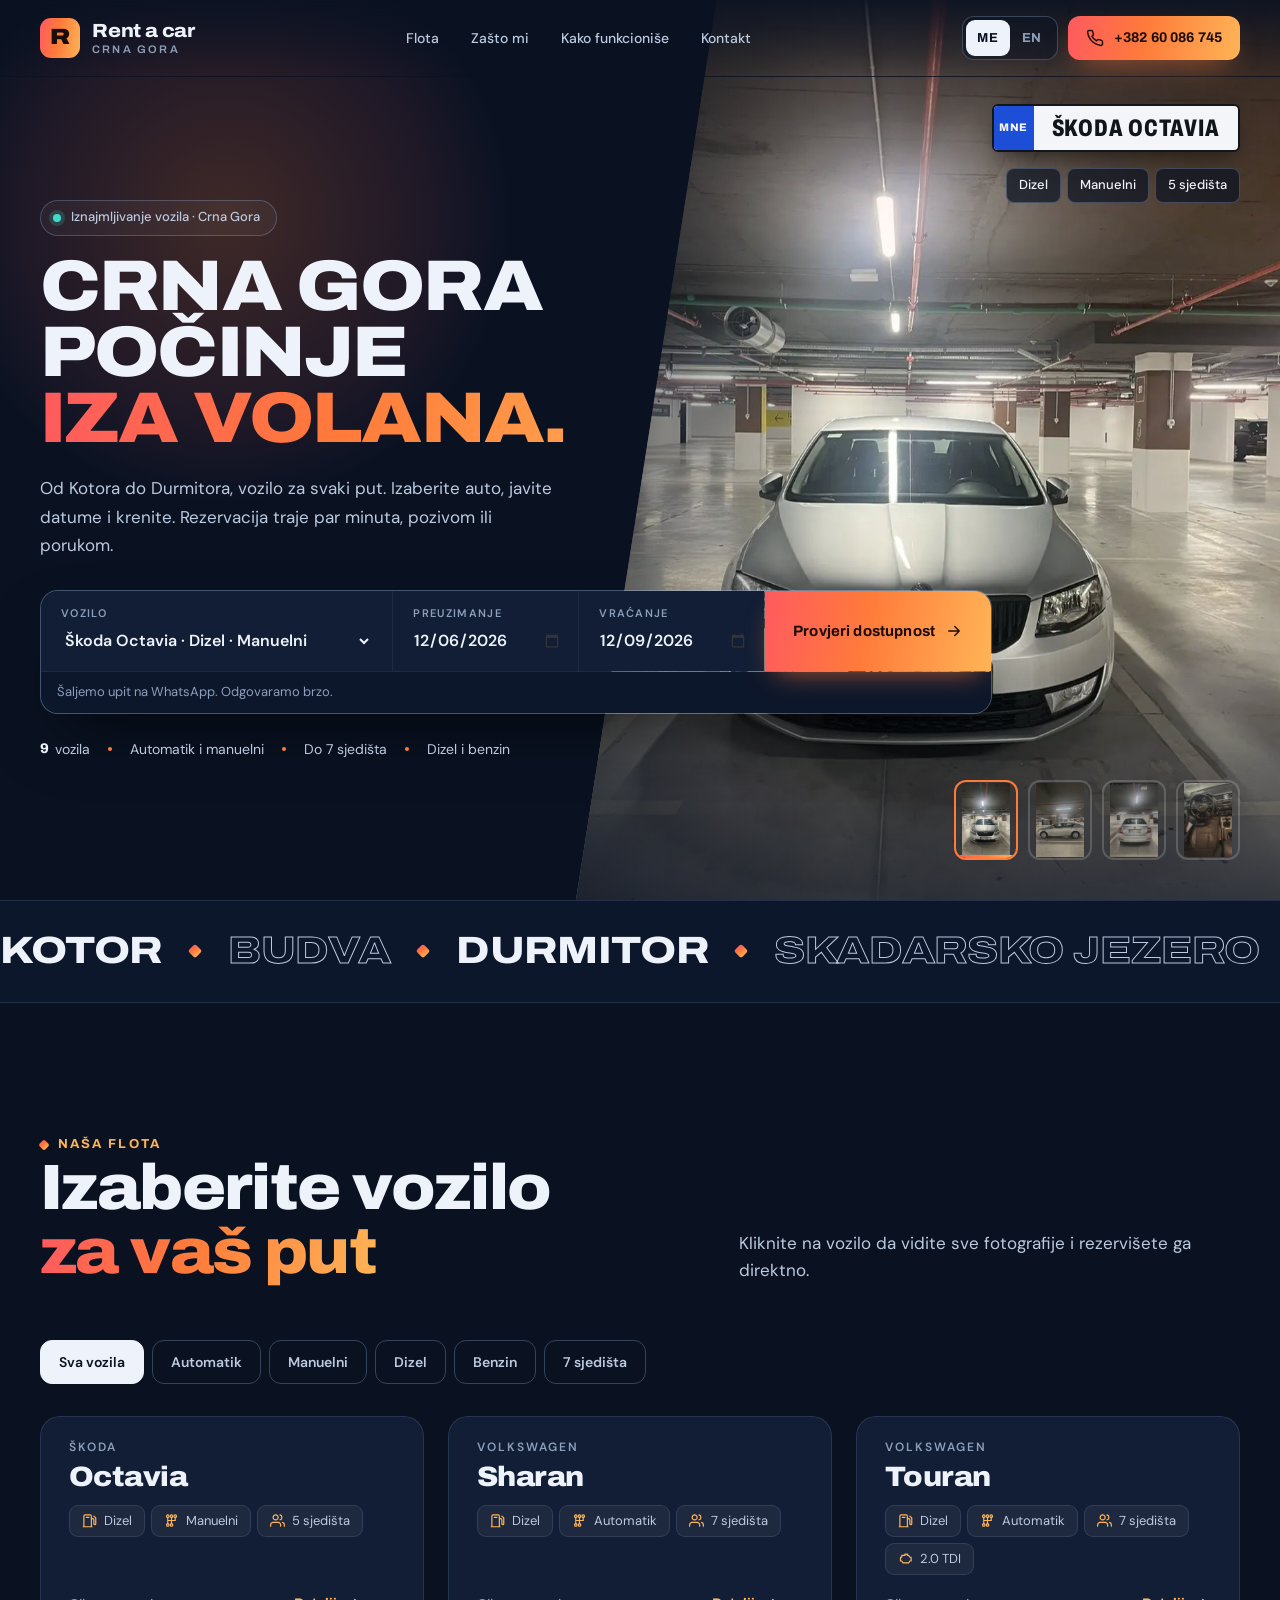
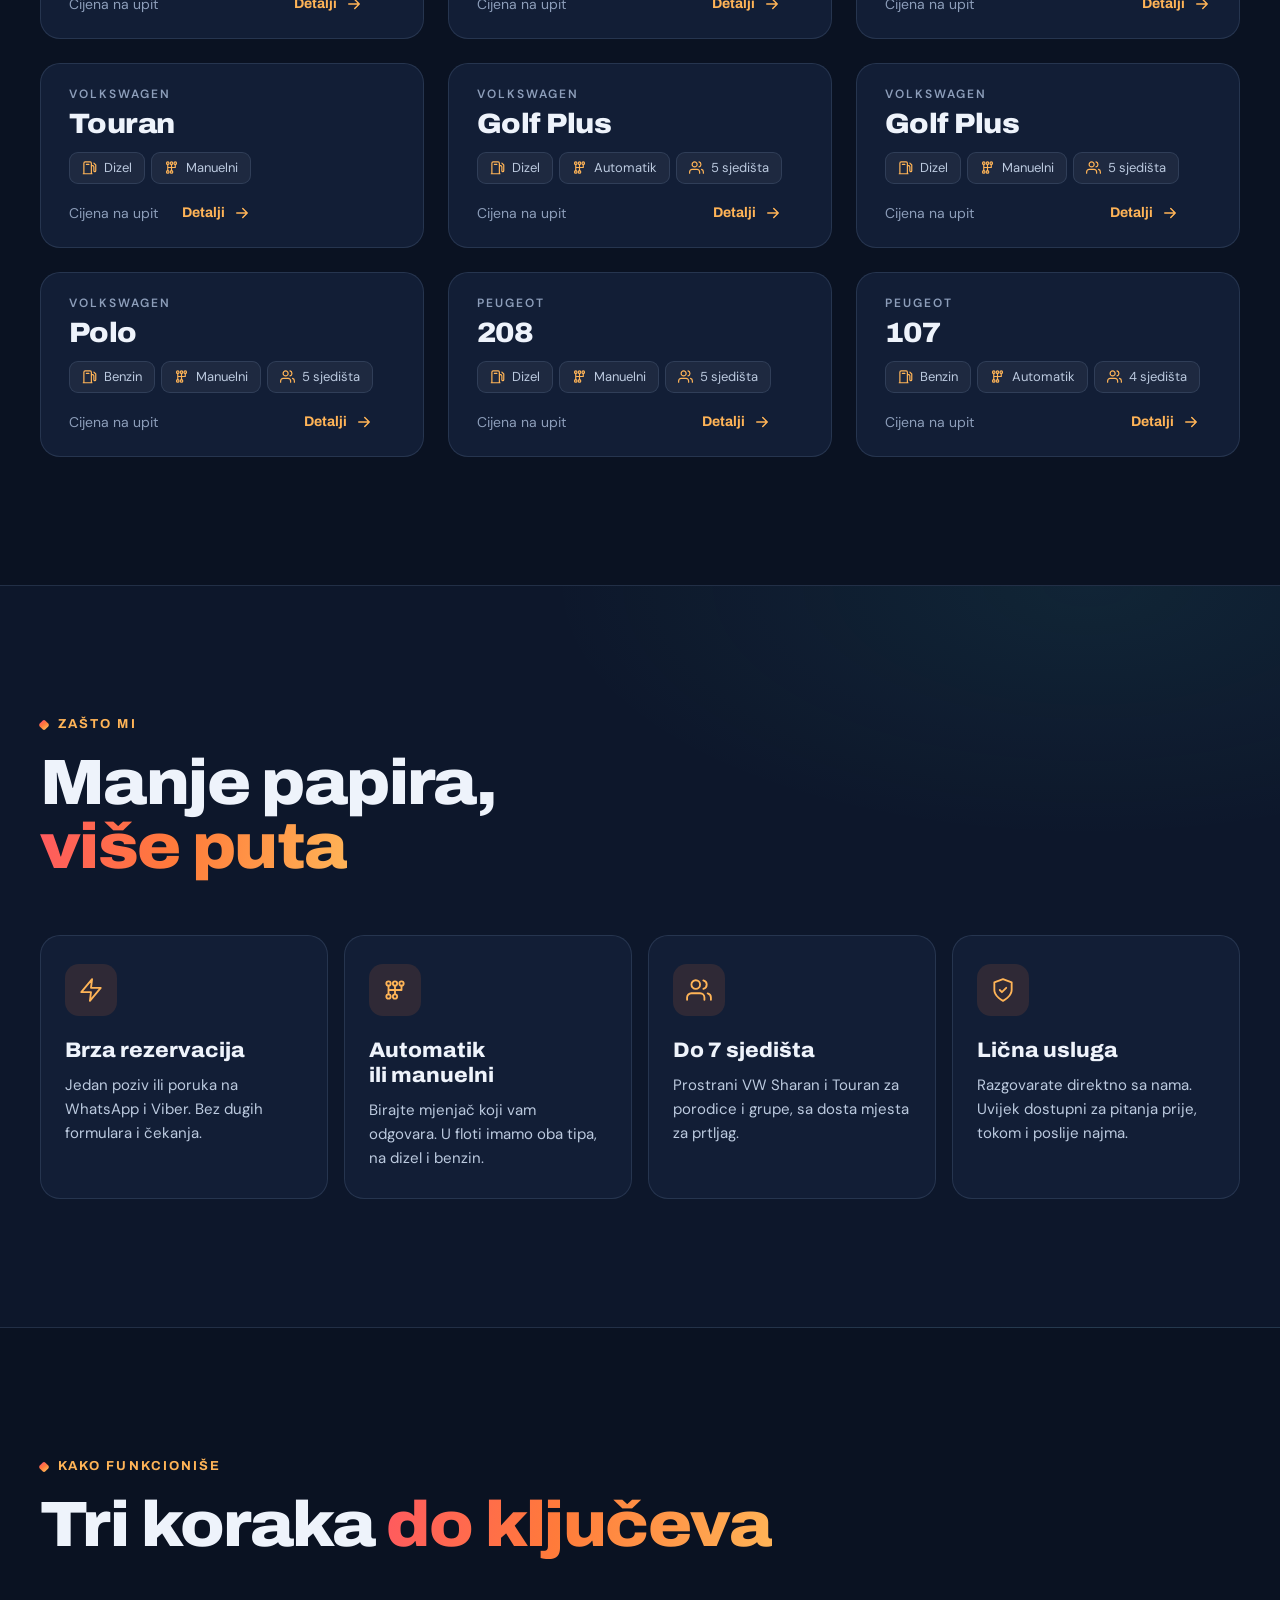
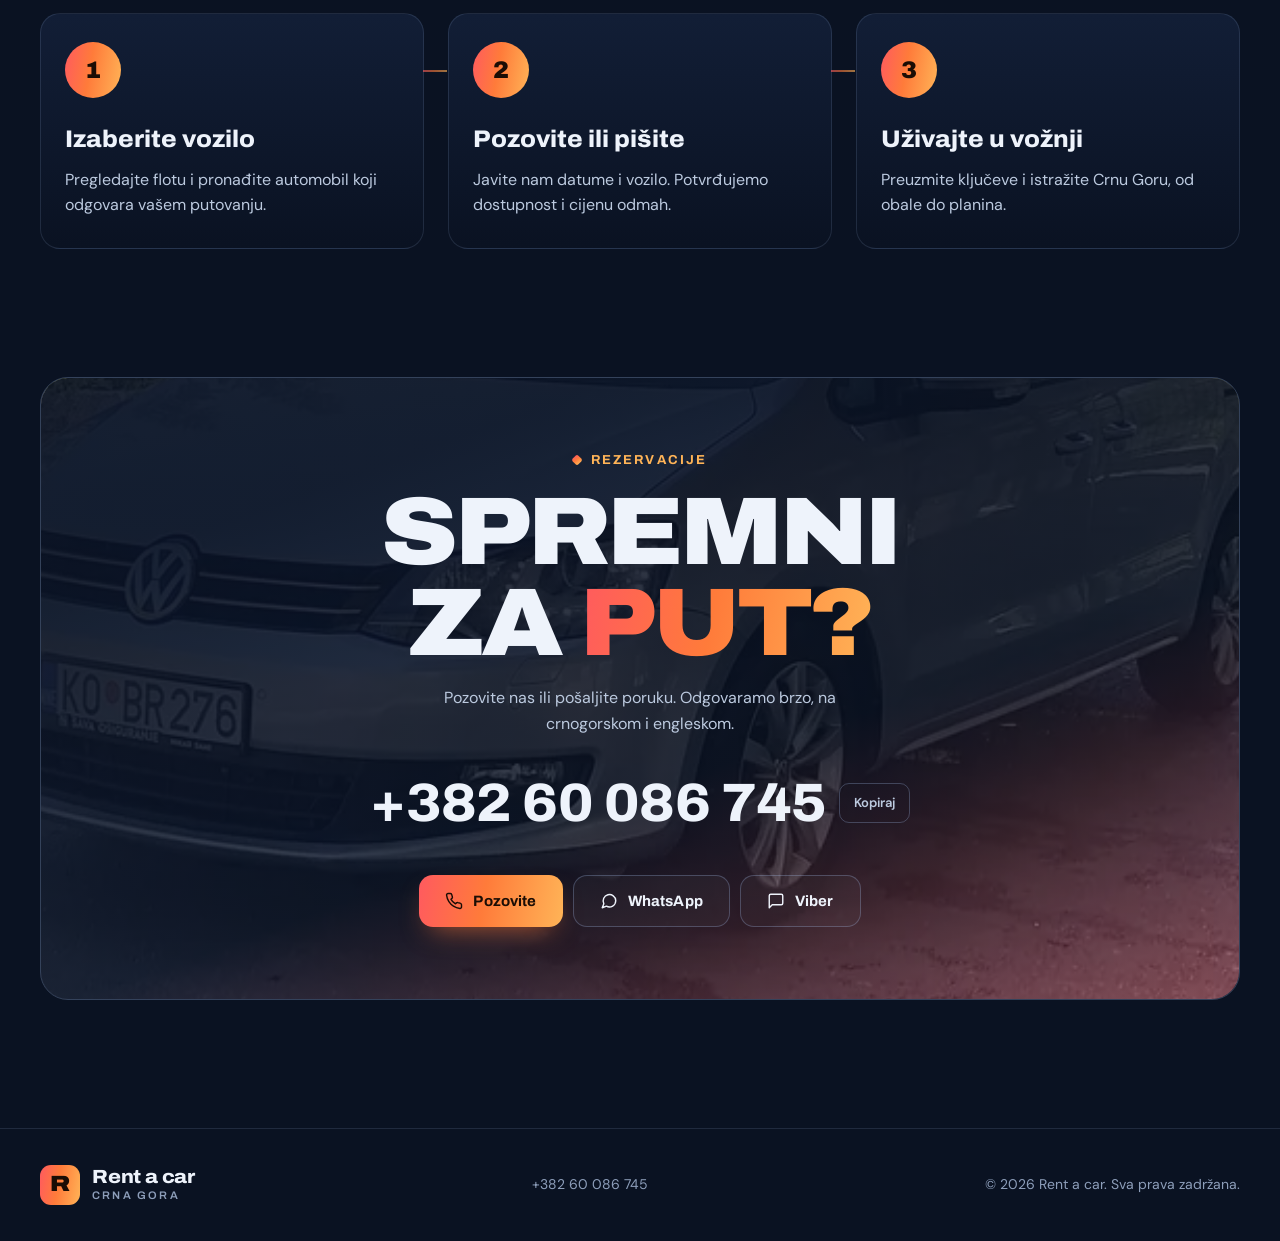
==== commit ae80a134: "Redesign homepage: Adriatic night palette, new headline, booking bar - Remove 'featured' label from " ====
--- a/index.html
+++ b/index.html
@@ -2,28 +2,25 @@
 <html lang="sr-ME">
 <head>
   <meta charset="utf-8">
-  <meta name="viewport" content="width=device-width, initial-scale=1">
-  <title>Rent a car | Iznajmljivanje vozila u Crnoj Gori</title>
-  <meta name="description" content="Rent a car u Crnoj Gori. Volkswagen, Škoda i Peugeot, sa automatskim ili manuelnim mjenjačem i do 7 sjedišta. Rezervacije na +382 60 086 745.">
-  <meta name="theme-color" content="#0b0a09">
+  <meta name="viewport" content="width=device-width, initial-scale=1, viewport-fit=cover">
+  <title>Rent a car Crna Gora</title>
+  <meta name="claude:viewport-fit-sides" content="cover">
+  <meta name="description" content="Rent a car u Crnoj Gori. Volkswagen, Škoda i Peugeot, automatik ili manuelni, do 7 sjedišta. Rezervacije na +382 60 086 745.">
+  <meta name="theme-color" content="#0a1222">
   <link rel="preconnect" href="https://fonts.googleapis.com">
   <link rel="preconnect" href="https://fonts.gstatic.com" crossorigin>
-  <link href="https://fonts.googleapis.com/css2?family=Cormorant:ital,wght@0,500;0,600;0,700;1,500;1,600&family=Montserrat:wght@300;400;500;600;700&display=swap" rel="stylesheet">
-  <link rel="preload" as="image" href="img/skoda-octavia/octavia-front.webp">
+  <link href="https://fonts.googleapis.com/css2?family=Archivo:wdth,wght@62..125,400..900&family=DM+Sans:opsz,wght@9..40,300..700&display=swap" rel="stylesheet">
   <link rel="stylesheet" href="css/styles.css">
 </head>
 <body>
   <a class="skip" href="#main" data-i18n="skip">Preskoči na sadržaj</a>
-  <div class="grain" aria-hidden="true"></div>
 
   <!-- NAV -->
   <header class="nav" id="nav">
-    <div class="nav__inner container">
+    <div class="nav__inner wrap">
       <a href="#top" class="brand" aria-label="Rent a car, početna">
-        <span class="brand__mark" aria-hidden="true">
-          <svg viewBox="0 0 32 32" fill="none"><path d="M4 20l3-7a3 3 0 0 1 2.8-2h12.4a3 3 0 0 1 2.8 2l3 7v4a1 1 0 0 1-1 1h-2a1 1 0 0 1-1-1v-1H8v1a1 1 0 0 1-1 1H5a1 1 0 0 1-1-1v-4z" stroke="currentColor" stroke-width="1.6" stroke-linejoin="round"/><circle cx="9.5" cy="19.5" r="1.5" fill="currentColor"/><circle cx="22.5" cy="19.5" r="1.5" fill="currentColor"/></svg>
-        </span>
-        <span class="brand__text">Rent<em>a</em>car</span>
+        <span class="brand__mark" aria-hidden="true">R</span>
+        <span class="brand__text">Rent a car<small>Crna Gora</small></span>
       </a>
 
       <nav class="nav__links" aria-label="Glavna navigacija">
@@ -38,9 +35,9 @@
           <button type="button" class="lang__btn" data-lang="me" aria-pressed="true">ME</button>
           <button type="button" class="lang__btn" data-lang="en" aria-pressed="false">EN</button>
         </div>
-        <a class="btn btn--gold btn--sm nav__call" href="tel:+38260086745">
+        <a class="btn btn--accent btn--sm nav__call" href="tel:+38260086745">
           <svg class="ico" viewBox="0 0 24 24" aria-hidden="true"><path d="M22 16.9v3a2 2 0 0 1-2.2 2 19.8 19.8 0 0 1-8.6-3.1 19.5 19.5 0 0 1-6-6A19.8 19.8 0 0 1 2.1 4.2 2 2 0 0 1 4.1 2h3a2 2 0 0 1 2 1.7c.1.9.4 1.8.7 2.7a2 2 0 0 1-.5 2.1L8 9.8a16 16 0 0 0 6 6l1.3-1.3a2 2 0 0 1 2.1-.4c.9.3 1.8.6 2.7.7a2 2 0 0 1 1.7 2z"/></svg>
-          <span data-i18n="nav.call">Pozovite</span>
+          <span>+382 60 086 745</span>
         </a>
       </div>
     </div>
@@ -49,73 +46,91 @@
   <main id="main">
     <!-- HERO -->
     <section class="hero" id="top">
-      <div class="hero__glow" aria-hidden="true"></div>
-      <div class="container hero__grid">
+      <div class="hero__sun" aria-hidden="true"></div>
+
+      <div class="hero__visual" aria-label="Škoda Octavia">
+        <div class="hero__slides" id="heroSlides">
+          <img src="img/skoda-octavia/octavia-front.webp" alt="Škoda Octavia, pogled sprijeda" class="is-active" fetchpriority="high">
+          <img src="img/skoda-octavia/octavia-side.webp" alt="Škoda Octavia, bočni profil" loading="lazy">
+          <img src="img/skoda-octavia/octavia-rear.webp" alt="Škoda Octavia, pogled sa zadnje strane" loading="lazy">
+          <img src="img/skoda-octavia/octavia-interior-front.webp" alt="Škoda Octavia, unutrašnjost" loading="lazy">
+        </div>
+        <div class="hero__tint" aria-hidden="true"></div>
+
+        <div class="plate" aria-hidden="true">
+          <span class="plate__eu">MNE</span>
+          <span class="plate__txt">ŠKODA OCTAVIA</span>
+        </div>
+
+        <div class="hero__thumbs" id="heroThumbs" role="group" aria-label="Fotografije: Škoda Octavia">
+          <button type="button" aria-label="Sprijeda" aria-current="true"><img src="img/skoda-octavia/octavia-front.webp" alt=""><i></i></button>
+          <button type="button" aria-label="Bočno"><img src="img/skoda-octavia/octavia-side.webp" alt="" loading="lazy"><i></i></button>
+          <button type="button" aria-label="Pozadi"><img src="img/skoda-octavia/octavia-rear.webp" alt="" loading="lazy"><i></i></button>
+          <button type="button" aria-label="Unutrašnjost"><img src="img/skoda-octavia/octavia-interior-front.webp" alt="" loading="lazy"><i></i></button>
+        </div>
+
+        <ul class="hero__spec" aria-label="Škoda Octavia">
+          <li data-i18n="spec.diesel">Dizel</li>
+          <li data-i18n="spec.manual">Manuelni</li>
+          <li><span>5</span> <span data-i18n="spec.seats">sjedišta</span></li>
+        </ul>
+      </div>
+
+      <div class="wrap hero__inner">
         <div class="hero__copy">
-          <p class="eyebrow reveal"><span class="eyebrow__line"></span><span data-i18n="hero.eyebrow">Crna Gora · Iznajmljivanje vozila</span></p>
+          <p class="pill reveal"><span class="pill__dot"></span><span data-i18n="hero.pill">Iznajmljivanje vozila · Crna Gora</span></p>
           <h1 class="hero__title reveal">
-            <span data-i18n="hero.t1">Vozite Crnu Goru</span><br>
-            <em class="gold-text" data-i18n="hero.t2">sa stilom.</em>
+            <span class="hero__line" data-i18n="hero.t1">Crna Gora počinje</span>
+            <span class="hero__line hl" data-i18n="hero.t2">iza volana.</span>
           </h1>
-          <p class="hero__lead reveal" data-i18n="hero.lead">Pažljivo održavana vozila, lična usluga i brza rezervacija jednim pozivom. Od gradskih automobila do porodičnih vozila sa 7 sjedišta.</p>
-          <div class="hero__cta reveal">
-            <a href="#flota" class="btn btn--gold">
-              <span data-i18n="hero.cta1">Pogledajte flotu</span>
+          <p class="hero__lead reveal" data-i18n="hero.lead">Od Kotora do Durmitora, vozilo za svaki put. Izaberite auto, javite datume i krenite. Rezervacija traje par minuta, pozivom ili porukom.</p>
+
+          <form class="book reveal" id="bookForm" novalidate>
+            <div class="book__field book__field--car">
+              <label for="bookCar" data-i18n="book.car">Vozilo</label>
+              <select id="bookCar"></select>
+            </div>
+            <div class="book__field">
+              <label for="bookFrom" data-i18n="book.from">Preuzimanje</label>
+              <input type="date" id="bookFrom" required>
+            </div>
+            <div class="book__field">
+              <label for="bookTo" data-i18n="book.to">Vraćanje</label>
+              <input type="date" id="bookTo" required>
+            </div>
+            <button type="submit" class="btn btn--accent book__go">
+              <span data-i18n="book.go">Provjeri dostupnost</span>
               <svg class="ico" viewBox="0 0 24 24" aria-hidden="true"><path d="M5 12h14M13 6l6 6-6 6"/></svg>
-            </a>
-            <a href="https://wa.me/38260086745" class="btn btn--ghost" target="_blank" rel="noopener">
-              <svg class="ico" viewBox="0 0 24 24" aria-hidden="true"><path d="M21 11.5a8.4 8.4 0 0 1-12.4 7.4L3 21l2.1-5.4A8.4 8.4 0 1 1 21 11.5z"/></svg>
-              WhatsApp
-            </a>
-          </div>
-          <dl class="hero__stats reveal">
-            <div><dt data-count="9">9</dt><dd data-i18n="hero.s1">vozila u floti</dd></div>
-            <div><dt>7</dt><dd data-i18n="hero.s2">sjedišta maksimalno</dd></div>
-            <div><dt>A/M</dt><dd data-i18n="hero.s3">automatik i manuelni</dd></div>
-          </dl>
-        </div>
-
-        <figure class="hero__media reveal" aria-label="Škoda Octavia">
-          <div class="hero__frame">
-            <div class="hero__slides" id="heroSlides">
-              <img src="img/skoda-octavia/octavia-front.webp" alt="Škoda Octavia, pogled sprijeda" class="is-active" fetchpriority="high">
-              <img src="img/skoda-octavia/octavia-side.webp" alt="Škoda Octavia, bočni profil" loading="lazy">
-              <img src="img/skoda-octavia/octavia-rear.webp" alt="Škoda Octavia, pogled sa zadnje strane" loading="lazy">
-              <img src="img/skoda-octavia/octavia-interior-front.webp" alt="Škoda Octavia, unutrašnjost i kontrolna tabla" loading="lazy">
-            </div>
-            <div class="hero__shade" aria-hidden="true"></div>
-            <div class="hero__badge">
-              <span class="hero__badge-k" data-i18n="hero.featured">Izdvojeno vozilo</span>
-              <span class="hero__badge-v">Škoda Octavia</span>
-              <span class="hero__badge-m"><span data-i18n="spec.diesel">Dizel</span> · <span data-i18n="spec.manual">Manuelni</span></span>
-            </div>
-            <div class="hero__progress" id="heroProgress" aria-hidden="true">
-              <span></span><span></span><span></span><span></span>
-            </div>
-          </div>
-          <div class="hero__ring" aria-hidden="true"></div>
-        </figure>
-      </div>
-
-      <a href="#flota" class="scroll-cue" aria-label="Skrolujte do flote">
-        <span></span>
-      </a>
-    </section>
-
-    <!-- MARQUEE -->
+            </button>
+            <p class="book__note" id="bookNote" data-i18n="book.note">Šaljemo upit na WhatsApp. Odgovaramo brzo.</p>
+          </form>
+
+          <ul class="trust reveal">
+            <li><b>9</b> <span data-i18n="trust.cars">vozila</span></li>
+            <li data-i18n="trust.gear">Automatik i manuelni</li>
+            <li data-i18n="trust.seats">Do 7 sjedišta</li>
+            <li data-i18n="trust.fuel">Dizel i benzin</li>
+          </ul>
+        </div>
+      </div>
+    </section>
+
+    <!-- DESTINATIONS MARQUEE -->
     <div class="marquee" aria-hidden="true">
       <div class="marquee__track">
-        <span>Škoda Octavia</span><i>✦</i><span>Volkswagen Sharan</span><i>✦</i><span>Volkswagen Touran</span><i>✦</i><span>Volkswagen Golf Plus</span><i>✦</i><span>Volkswagen Polo</span><i>✦</i><span>Peugeot 208</span><i>✦</i><span>Peugeot 107</span><i>✦</i>
-        <span>Škoda Octavia</span><i>✦</i><span>Volkswagen Sharan</span><i>✦</i><span>Volkswagen Touran</span><i>✦</i><span>Volkswagen Golf Plus</span><i>✦</i><span>Volkswagen Polo</span><i>✦</i><span>Peugeot 208</span><i>✦</i><span>Peugeot 107</span><i>✦</i>
+        <span>Kotor</span><i></i><span>Budva</span><i></i><span>Durmitor</span><i></i><span>Skadarsko jezero</span><i></i><span>Tivat</span><i></i><span>Kolašin</span><i></i><span>Ulcinj</span><i></i><span>Biogradska gora</span><i></i><span>Herceg Novi</span><i></i><span>Podgorica</span><i></i>
+        <span>Kotor</span><i></i><span>Budva</span><i></i><span>Durmitor</span><i></i><span>Skadarsko jezero</span><i></i><span>Tivat</span><i></i><span>Kolašin</span><i></i><span>Ulcinj</span><i></i><span>Biogradska gora</span><i></i><span>Herceg Novi</span><i></i><span>Podgorica</span><i></i>
       </div>
     </div>
 
     <!-- FLEET -->
     <section class="section fleet" id="flota">
-      <div class="container">
-        <div class="section__head">
-          <p class="eyebrow reveal"><span class="eyebrow__line"></span><span data-i18n="fleet.eyebrow">Naša flota</span></p>
-          <h2 class="section__title reveal" data-i18n-html="fleet.title">Izaberite vozilo <em class="gold-text">za vaše putovanje</em></h2>
+      <div class="wrap">
+        <div class="section__head section__head--split">
+          <div>
+            <p class="label reveal" data-i18n="fleet.eyebrow">Naša flota</p>
+            <h2 class="section__title reveal" data-i18n-html="fleet.title">Izaberite vozilo <span class="hl">za vaš put</span></h2>
+          </div>
           <p class="section__lead reveal" data-i18n="fleet.lead">Kliknite na vozilo da vidite sve fotografije i rezervišete ga direktno.</p>
         </div>
 
@@ -134,10 +149,10 @@
 
     <!-- WHY -->
     <section class="section why" id="zasto">
-      <div class="container">
+      <div class="wrap">
         <div class="section__head">
-          <p class="eyebrow reveal"><span class="eyebrow__line"></span><span data-i18n="why.eyebrow">Zašto mi</span></p>
-          <h2 class="section__title reveal" data-i18n-html="why.title">Iskustvo koje <em class="gold-text">se pamti</em></h2>
+          <p class="label reveal" data-i18n="why.eyebrow">Zašto mi</p>
+          <h2 class="section__title reveal" data-i18n-html="why.title">Manje papira, <span class="hl">više puta</span></h2>
         </div>
         <div class="why__grid">
           <article class="feature reveal">
@@ -166,24 +181,24 @@
 
     <!-- PROCESS -->
     <section class="section process" id="proces">
-      <div class="container">
+      <div class="wrap">
         <div class="section__head">
-          <p class="eyebrow reveal"><span class="eyebrow__line"></span><span data-i18n="how.eyebrow">Kako funkcioniše</span></p>
-          <h2 class="section__title reveal" data-i18n-html="how.title">Tri koraka <em class="gold-text">do ključeva</em></h2>
+          <p class="label reveal" data-i18n="how.eyebrow">Kako funkcioniše</p>
+          <h2 class="section__title reveal" data-i18n-html="how.title">Tri koraka <span class="hl">do ključeva</span></h2>
         </div>
         <ol class="steps">
           <li class="step reveal">
-            <span class="step__n">01</span>
+            <span class="step__n">1</span>
             <h3 data-i18n="how.s1t">Izaberite vozilo</h3>
             <p data-i18n="how.s1d">Pregledajte flotu i pronađite automobil koji odgovara vašem putovanju.</p>
           </li>
           <li class="step reveal">
-            <span class="step__n">02</span>
+            <span class="step__n">2</span>
             <h3 data-i18n="how.s2t">Pozovite ili pišite</h3>
             <p data-i18n="how.s2d">Javite nam datume i vozilo. Potvrđujemo dostupnost i cijenu odmah.</p>
           </li>
           <li class="step reveal">
-            <span class="step__n">03</span>
+            <span class="step__n">3</span>
             <h3 data-i18n="how.s3t">Uživajte u vožnji</h3>
             <p data-i18n="how.s3d">Preuzmite ključeve i istražite Crnu Goru, od obale do planina.</p>
           </li>
@@ -193,18 +208,21 @@
 
     <!-- CTA / CONTACT -->
     <section class="section cta" id="kontakt">
-      <div class="container">
+      <div class="wrap">
         <div class="cta__card reveal">
           <div class="cta__bg" aria-hidden="true">
             <img src="img/vw-sharan/sharan-front-side.webp" alt="" loading="lazy">
           </div>
           <div class="cta__content">
-            <p class="eyebrow eyebrow--center"><span class="eyebrow__line"></span><span data-i18n="cta.eyebrow">Rezervacije</span><span class="eyebrow__line"></span></p>
-            <h2 class="cta__title" data-i18n-html="cta.title">Spremni za <em class="gold-text">put?</em></h2>
+            <p class="label label--center" data-i18n="cta.eyebrow">Rezervacije</p>
+            <h2 class="cta__title" data-i18n-html="cta.title">Spremni za <span class="hl">put?</span></h2>
             <p class="cta__lead" data-i18n="cta.lead">Pozovite nas ili pošaljite poruku. Odgovaramo brzo, na crnogorskom i engleskom.</p>
-            <a class="cta__phone" href="tel:+38260086745">+382 60 086 745</a>
+            <div class="cta__phone">
+              <a href="tel:+38260086745" id="phoneText">+382 60 086 745</a>
+              <button type="button" class="copy" id="copyPhone" data-i18n="cta.copy">Kopiraj</button>
+            </div>
             <div class="cta__actions">
-              <a class="btn btn--gold" href="tel:+38260086745">
+              <a class="btn btn--accent" href="tel:+38260086745">
                 <svg class="ico" viewBox="0 0 24 24" aria-hidden="true"><path d="M22 16.9v3a2 2 0 0 1-2.2 2 19.8 19.8 0 0 1-8.6-3.1 19.5 19.5 0 0 1-6-6A19.8 19.8 0 0 1 2.1 4.2 2 2 0 0 1 4.1 2h3a2 2 0 0 1 2 1.7c.1.9.4 1.8.7 2.7a2 2 0 0 1-.5 2.1L8 9.8a16 16 0 0 0 6 6l1.3-1.3a2 2 0 0 1 2.1-.4c.9.3 1.8.6 2.7.7a2 2 0 0 1 1.7 2z"/></svg>
                 <span data-i18n="cta.call">Pozovite</span>
               </a>
@@ -224,16 +242,16 @@
   </main>
 
   <footer class="footer">
-    <div class="container footer__inner">
-      <a href="#top" class="brand brand--footer">
-        <span class="brand__text">Rent<em>a</em>car</span>
+    <div class="wrap footer__inner">
+      <a href="#top" class="brand">
+        <span class="brand__mark" aria-hidden="true">R</span>
+        <span class="brand__text">Rent a car<small>Crna Gora</small></span>
       </a>
-      <p class="footer__meta"><span data-i18n="footer.loc">Crna Gora</span> · <a href="tel:+38260086745">+382 60 086 745</a></p>
+      <p class="footer__meta"><a href="tel:+38260086745">+382 60 086 745</a></p>
       <p class="footer__copy">© <span id="year"></span> Rent a car. <span data-i18n="footer.rights">Sva prava zadržana.</span></p>
     </div>
   </footer>
 
-  <!-- Floating call (mobile) -->
   <a class="fab" href="tel:+38260086745" aria-label="Pozovite +382 60 086 745">
     <svg viewBox="0 0 24 24" aria-hidden="true"><path d="M22 16.9v3a2 2 0 0 1-2.2 2 19.8 19.8 0 0 1-8.6-3.1 19.5 19.5 0 0 1-6-6A19.8 19.8 0 0 1 2.1 4.2 2 2 0 0 1 4.1 2h3a2 2 0 0 1 2 1.7c.1.9.4 1.8.7 2.7a2 2 0 0 1-.5 2.1L8 9.8a16 16 0 0 0 6 6l1.3-1.3a2 2 0 0 1 2.1-.4c.9.3 1.8.6 2.7.7a2 2 0 0 1 1.7 2z"/></svg>
   </a>
@@ -255,13 +273,13 @@
         <span class="gallery__count" id="galleryCount"></span>
       </div>
       <aside class="gallery__side">
-        <p class="eyebrow"><span class="eyebrow__line"></span><span id="galleryBrand"></span></p>
+        <p class="label" id="galleryBrand"></p>
         <h2 class="gallery__title" id="galleryTitle"></h2>
         <ul class="specs" id="gallerySpecs"></ul>
         <p class="gallery__price" data-i18n="price.request">Cijena na upit</p>
         <div class="gallery__thumbs" id="galleryThumbs"></div>
         <div class="gallery__actions">
-          <a class="btn btn--gold" id="galleryCall" href="tel:+38260086745">
+          <a class="btn btn--accent" href="tel:+38260086745">
             <svg class="ico" viewBox="0 0 24 24" aria-hidden="true"><path d="M22 16.9v3a2 2 0 0 1-2.2 2 19.8 19.8 0 0 1-8.6-3.1 19.5 19.5 0 0 1-6-6A19.8 19.8 0 0 1 2.1 4.2 2 2 0 0 1 4.1 2h3a2 2 0 0 1 2 1.7c.1.9.4 1.8.7 2.7a2 2 0 0 1-.5 2.1L8 9.8a16 16 0 0 0 6 6l1.3-1.3a2 2 0 0 1 2.1-.4c.9.3 1.8.6 2.7.7a2 2 0 0 1 1.7 2z"/></svg>
             <span data-i18n="cta.call">Pozovite</span>
           </a>
--- a/css/styles.css
+++ b/css/styles.css
@@ -1,333 +1,350 @@
-/* ==========================================================
-   Rent a car — premium dark / gold
-   ========================================================== */
+/* Layout: split hero (copy left, Škoda on a diagonal image panel right) over an Adriatic-night ground,
+   with a sunset accent used only for actions and highlights. */
 :root {
-  --bg: #0b0a09;
-  --bg-2: #12100e;
-  --surface: #171512;
-  --surface-2: #1f1c18;
-  --line: rgba(232, 214, 178, 0.12);
-  --line-strong: rgba(232, 214, 178, 0.24);
-  --text: #f5f1ea;
-  --text-2: #cfc8bd;
-  --muted: #a39b8f;
-  --gold: #d4af6a;
-  --gold-2: #b88a3e;
-  --gold-3: #f1d9a4;
-  --gold-grad: linear-gradient(120deg, #b88a3e 0%, #f1d9a4 45%, #d4af6a 60%, #a8792f 100%);
-  --radius: 22px;
-  --radius-sm: 14px;
+  color-scheme: dark;
+  --bg: #0a1222;          /* Adriatic night */
+  --bg-2: #0d172b;
+  --surface: #121e36;
+  --surface-2: #192842;
+  --line: rgba(160, 190, 235, 0.14);
+  --line-strong: rgba(160, 190, 235, 0.28);
+  --text: #eef3fb;
+  --text-2: #bccadf;
+  --muted: #8d9eba;
+  --accent: #ff7b3a;      /* sunset orange */
+  --accent-2: #ffb457;    /* warm amber */
+  --accent-3: #ff5a5f;    /* coral */
+  --on-accent: #1b0d05;
+  --sea: #43d9c9;         /* bay teal, small highlights */
+  --plate: #f3f5f9;
+  --plate-ink: #11151c;
+  --plate-blue: #1d4ed8;
+  --sunset: linear-gradient(100deg, var(--accent-3) 0%, var(--accent) 45%, var(--accent-2) 100%);
+  --radius: 20px;
+  --radius-sm: 12px;
   --ease: cubic-bezier(.22, 1, .36, 1);
   --ease-io: cubic-bezier(.65, 0, .35, 1);
-  --serif: "Cormorant", "Times New Roman", serif;
-  --sans: "Montserrat", system-ui, -apple-system, "Segoe UI", sans-serif;
-  --shadow: 0 30px 80px -20px rgba(0, 0, 0, .7);
+  --display: "Archivo", "Arial Narrow", system-ui, sans-serif;
+  --body: "DM Sans", system-ui, -apple-system, "Segoe UI", sans-serif;
+  --shadow: 0 30px 70px -25px rgba(0, 0, 0, .75);
   --nav-h: 76px;
 }
 
 *, *::before, *::after { box-sizing: border-box; }
-html { scroll-behavior: smooth; scroll-padding-top: var(--nav-h); -webkit-text-size-adjust: 100%; }
+html { scroll-behavior: smooth; scroll-padding-top: var(--nav-h); -webkit-text-size-adjust: 100%; background: var(--bg); }
 body {
   margin: 0;
   background: var(--bg);
   color: var(--text);
-  font-family: var(--sans);
+  font-family: var(--body);
   font-size: 16px;
   line-height: 1.6;
-  font-weight: 400;
   -webkit-font-smoothing: antialiased;
   overflow-x: hidden;
 }
 img { display: block; max-width: 100%; }
 a { color: inherit; text-decoration: none; }
-button { font: inherit; color: inherit; background: none; border: 0; cursor: pointer; }
+button, input, select { font: inherit; color: inherit; }
+button { background: none; border: 0; cursor: pointer; }
 ul, ol { list-style: none; margin: 0; padding: 0; }
-h1, h2, h3 { margin: 0; font-weight: 600; }
+h1, h2, h3 { margin: 0; text-wrap: balance; }
 p { margin: 0; }
-:focus-visible { outline: 2px solid var(--gold); outline-offset: 3px; border-radius: 6px; }
-::selection { background: var(--gold); color: #0b0a09; }
-
-.container { width: min(1240px, 100% - 32px); margin-inline: auto; }
-@media (min-width: 768px) { .container { width: min(1240px, 100% - 64px); } }
-
-.skip { position: absolute; left: 16px; top: -60px; z-index: 200; background: var(--gold); color: #000; padding: 10px 16px; border-radius: 10px; font-weight: 600; }
+:focus-visible { outline: 2px solid var(--accent-2); outline-offset: 3px; border-radius: 6px; }
+::selection { background: var(--accent); color: var(--on-accent); }
+
+.wrap {
+  width: 100%; max-width: 1360px; margin-inline: auto;
+  padding-left: max(16px, env(safe-area-inset-left, 0px));
+  padding-right: max(16px, env(safe-area-inset-right, 0px));
+}
+@media (min-width: 768px) {
+  .wrap { padding-left: max(40px, env(safe-area-inset-left, 0px)); padding-right: max(40px, env(safe-area-inset-right, 0px)); }
+}
+
+.skip { position: absolute; left: 16px; top: -60px; z-index: 200; background: var(--accent); color: var(--on-accent); padding: 10px 16px; border-radius: 10px; font-weight: 600; }
 .skip:focus { top: 16px; }
 
-.grain {
-  position: fixed; inset: 0; z-index: 100; pointer-events: none; opacity: .05;
-  background-image: url("data:image/svg+xml,%3Csvg xmlns='http://www.w3.org/2000/svg' width='160' height='160'%3E%3Cfilter id='n'%3E%3CfeTurbulence type='fractalNoise' baseFrequency='.9' numOctaves='3' stitchTiles='stitch'/%3E%3C/filter%3E%3Crect width='100%25' height='100%25' filter='url(%23n)'/%3E%3C/svg%3E");
-}
-
-.ico { width: 18px; height: 18px; fill: none; stroke: currentColor; stroke-width: 1.8; stroke-linecap: round; stroke-linejoin: round; flex: none; }
-
-.gold-text {
-  font-style: italic;
-  background: var(--gold-grad);
-  background-size: 200% auto;
+.ico { width: 18px; height: 18px; fill: none; stroke: currentColor; stroke-width: 1.9; stroke-linecap: round; stroke-linejoin: round; flex: none; }
+
+.hl {
+  background: var(--sunset);
   -webkit-background-clip: text; background-clip: text;
   color: transparent;
-  animation: shine 8s linear infinite;
-}
-@keyframes shine { to { background-position: 200% center; } }
+}
 
 /* ---------- Buttons ---------- */
 .btn {
   position: relative; display: inline-flex; align-items: center; justify-content: center; gap: 10px;
-  min-height: 52px; padding: 0 28px; border-radius: 999px;
-  font-size: 14px; font-weight: 600; letter-spacing: .06em; text-transform: uppercase;
-  transition: transform .4s var(--ease), box-shadow .4s var(--ease), background-color .3s, border-color .3s, color .3s;
+  min-height: 52px; padding: 0 26px; border-radius: 14px;
+  font-family: var(--display); font-size: 15px; font-weight: 700; letter-spacing: .01em;
+  transition: transform .35s var(--ease), box-shadow .35s var(--ease), background-color .3s, border-color .3s, color .3s;
   overflow: hidden; isolation: isolate; white-space: nowrap;
 }
-.btn--sm { min-height: 44px; padding: 0 20px; font-size: 12px; }
-.btn--gold { background: var(--gold-grad); background-size: 160% auto; color: #15110a; box-shadow: 0 10px 30px -10px rgba(212, 175, 106, .55); }
-.btn--gold::after {
+.btn--sm { min-height: 44px; padding: 0 18px; font-size: 14px; border-radius: 12px; }
+.btn--accent { background: var(--sunset); color: var(--on-accent); box-shadow: 0 12px 28px -12px rgba(255, 123, 58, .7); }
+.btn--accent::after {
   content: ""; position: absolute; inset: 0; z-index: -1;
-  background: linear-gradient(110deg, transparent 30%, rgba(255,255,255,.55) 50%, transparent 70%);
+  background: linear-gradient(110deg, transparent 30%, rgba(255,255,255,.45) 50%, transparent 70%);
   transform: translateX(-120%); transition: transform .9s var(--ease);
 }
-.btn--gold:hover { transform: translateY(-2px); box-shadow: 0 18px 40px -12px rgba(212, 175, 106, .7); }
-.btn--gold:hover::after { transform: translateX(120%); }
-.btn--ghost { border: 1px solid var(--line-strong); color: var(--text); background: rgba(255,255,255,.02); backdrop-filter: blur(8px); }
-.btn--ghost:hover { border-color: var(--gold); color: var(--gold-3); transform: translateY(-2px); }
-.btn .ico { transition: transform .4s var(--ease); }
+.btn--accent:hover { transform: translateY(-2px); box-shadow: 0 18px 36px -12px rgba(255, 123, 58, .85); }
+.btn--accent:hover::after { transform: translateX(120%); }
+.btn--ghost { border: 1px solid var(--line-strong); color: var(--text); background: rgba(255,255,255,.03); }
+.btn--ghost:hover { border-color: var(--accent-2); color: var(--accent-2); transform: translateY(-2px); }
+.btn .ico { transition: transform .35s var(--ease); }
 .btn:hover .ico { transform: translateX(3px); }
 
-/* ---------- Eyebrow ---------- */
-.eyebrow { display: inline-flex; align-items: center; gap: 14px; font-size: 12px; font-weight: 600; letter-spacing: .28em; text-transform: uppercase; color: var(--gold); }
-.eyebrow__line { width: 36px; height: 1px; background: var(--gold); opacity: .7; }
-.eyebrow--center { justify-content: center; }
+/* ---------- Labels ---------- */
+.label { display: inline-flex; align-items: center; gap: 10px; font-family: var(--display); font-size: 13px; font-weight: 700; letter-spacing: .16em; text-transform: uppercase; color: var(--accent-2); }
+.label::before { content: ""; width: 8px; height: 8px; border-radius: 2px; background: var(--sunset); transform: rotate(45deg); }
+.label--center { justify-content: center; }
+
+.pill { display: inline-flex; align-items: center; gap: 10px; min-height: 36px; padding: 0 16px 0 12px; border-radius: 999px; border: 1px solid var(--line-strong); background: rgba(255,255,255,.04); font-size: 13px; font-weight: 500; color: var(--text-2); }
+.pill__dot { width: 8px; height: 8px; border-radius: 50%; background: var(--sea); box-shadow: 0 0 0 4px rgba(67, 217, 201, .18); }
 
 /* ---------- Nav ---------- */
-.nav { position: fixed; inset: 0 0 auto; z-index: 50; height: var(--nav-h); transition: background-color .5s var(--ease), border-color .5s, backdrop-filter .5s; border-bottom: 1px solid transparent; }
-.nav.is-scrolled { background: rgba(11, 10, 9, .72); backdrop-filter: blur(18px) saturate(140%); -webkit-backdrop-filter: blur(18px) saturate(140%); border-color: var(--line); }
-.nav__inner { height: 100%; display: flex; align-items: center; justify-content: space-between; gap: 24px; }
-.brand { display: inline-flex; align-items: center; gap: 10px; }
-.brand__mark { width: 38px; height: 38px; display: grid; place-items: center; border: 1px solid var(--line-strong); border-radius: 50%; color: var(--gold); }
-.brand__mark svg { width: 22px; height: 22px; }
-.brand__text { font-family: var(--serif); font-size: 26px; font-weight: 700; letter-spacing: .02em; }
-.brand__text em { font-style: italic; color: var(--gold); padding: 0 2px; font-weight: 500; }
-.nav__links { display: none; gap: 36px; }
-.nav__links a { position: relative; font-size: 13px; font-weight: 500; letter-spacing: .12em; text-transform: uppercase; color: var(--text-2); padding: 8px 0; transition: color .3s; }
-.nav__links a::after { content: ""; position: absolute; left: 0; right: 0; bottom: 0; height: 1px; background: var(--gold); transform: scaleX(0); transform-origin: right; transition: transform .5s var(--ease); }
+.nav { position: fixed; inset: 0 0 auto; z-index: 50; padding-top: env(safe-area-inset-top, 0px); transition: background-color .4s var(--ease), border-color .4s, backdrop-filter .4s; border-bottom: 1px solid transparent; background: linear-gradient(180deg, rgba(10,18,34,.85), rgba(10,18,34,0)); }
+.nav.is-scrolled { background: rgba(10, 18, 34, .82); backdrop-filter: blur(16px) saturate(140%); -webkit-backdrop-filter: blur(16px) saturate(140%); border-color: var(--line); }
+.nav__inner { height: var(--nav-h); display: flex; align-items: center; justify-content: space-between; gap: 20px; }
+.brand { display: inline-flex; align-items: center; gap: 12px; }
+.brand__mark { width: 40px; height: 40px; display: grid; place-items: center; border-radius: 11px; background: var(--sunset); color: var(--on-accent); font-family: var(--display); font-weight: 900; font-size: 22px; font-stretch: 120%; }
+.brand__text { display: grid; font-family: var(--display); font-size: 19px; font-weight: 800; font-stretch: 110%; line-height: 1.05; letter-spacing: -.01em; }
+.brand__text small { font-size: 11px; font-weight: 600; letter-spacing: .2em; text-transform: uppercase; color: var(--muted); font-stretch: 100%; margin-top: 3px; }
+.nav__links { display: none; gap: 32px; }
+.nav__links a { position: relative; font-size: 14px; font-weight: 500; color: var(--text-2); padding: 8px 0; transition: color .3s; }
+.nav__links a::after { content: ""; position: absolute; left: 0; right: 0; bottom: 2px; height: 2px; border-radius: 2px; background: var(--sunset); transform: scaleX(0); transform-origin: right; transition: transform .45s var(--ease); }
 .nav__links a:hover { color: var(--text); }
 .nav__links a:hover::after { transform: scaleX(1); transform-origin: left; }
-.nav__actions { display: flex; align-items: center; gap: 12px; }
-.lang { display: inline-flex; padding: 4px; border: 1px solid var(--line-strong); border-radius: 999px; }
-.lang__btn { min-width: 44px; min-height: 36px; border-radius: 999px; font-size: 12px; font-weight: 600; letter-spacing: .1em; color: var(--muted); transition: background-color .3s, color .3s; }
-.lang__btn[aria-pressed="true"] { background: var(--gold); color: #15110a; }
+.nav__actions { display: flex; align-items: center; gap: 10px; }
+.lang { display: inline-flex; padding: 3px; border: 1px solid var(--line-strong); border-radius: 12px; background: rgba(10,18,34,.5); }
+.lang__btn { min-width: 44px; min-height: 36px; border-radius: 9px; font-family: var(--display); font-size: 13px; font-weight: 700; letter-spacing: .06em; color: var(--muted); transition: background-color .3s, color .3s; }
+.lang__btn[aria-pressed="true"] { background: var(--text); color: var(--bg); }
 .lang__btn:not([aria-pressed="true"]):hover { color: var(--text); }
 .nav__call { display: none; }
-@media (min-width: 640px) { .nav__call { display: inline-flex; } }
-@media (min-width: 1024px) { .nav__links { display: flex; } }
+@media (min-width: 720px) { .nav__call { display: inline-flex; } }
+@media (min-width: 1100px) { .nav__links { display: flex; } }
 
 /* ---------- Hero ---------- */
-.hero { position: relative; min-height: 100svh; padding: calc(var(--nav-h) + 40px) 0 80px; display: flex; align-items: center; overflow: hidden; }
-.hero__glow { position: absolute; inset: -20% -10% auto auto; width: 70vw; height: 70vw; max-width: 900px; max-height: 900px; border-radius: 50%; background: radial-gradient(closest-side, rgba(212, 175, 106, .16), transparent 70%); filter: blur(20px); pointer-events: none; animation: float 14s var(--ease-io) infinite alternate; }
-@keyframes float { to { transform: translate(-6%, 8%) scale(1.08); } }
-.hero__grid { position: relative; display: grid; gap: 48px; align-items: center; }
-@media (min-width: 1024px) { .hero__grid { grid-template-columns: 1.05fr .95fr; gap: 72px; } }
-
-.hero__title { margin-top: 22px; font-family: var(--serif); font-weight: 600; font-size: clamp(48px, 8.2vw, 104px); line-height: .98; letter-spacing: -.01em; }
-.hero__lead { margin-top: 26px; max-width: 520px; font-size: 17px; line-height: 1.75; color: var(--text-2); font-weight: 300; }
-.hero__cta { margin-top: 38px; display: flex; flex-wrap: wrap; gap: 14px; }
-.hero__stats { margin: 52px 0 0; display: grid; grid-template-columns: repeat(3, 1fr); gap: 8px; max-width: 520px; border-top: 1px solid var(--line); padding-top: 28px; }
-.hero__stats dt { font-family: var(--serif); font-size: clamp(34px, 4vw, 46px); font-weight: 600; line-height: 1; color: var(--gold-3); }
-.hero__stats dd { margin: 8px 0 0; font-size: 12px; letter-spacing: .08em; text-transform: uppercase; color: var(--muted); line-height: 1.4; }
-
-.hero__media { position: relative; margin: 0; }
-.hero__frame { position: relative; aspect-ratio: 4 / 5; max-height: 78svh; margin-left: auto; border-radius: 28px; overflow: hidden; box-shadow: var(--shadow); border: 1px solid var(--line); background: var(--surface); }
-@media (min-width: 1024px) { .hero__frame { aspect-ratio: 3 / 4; } }
-.hero__slides img { position: absolute; inset: 0; width: 100%; height: 100%; object-fit: cover; opacity: 0; transform: scale(1.18); transition: opacity 1.6s var(--ease-io); will-change: transform, opacity; }
-.hero__slides img.is-active { opacity: 1; animation: kenburns 7.5s linear forwards; }
-.hero__slides img:nth-child(2).is-active { animation-name: kenburns-l; }
-.hero__slides img:nth-child(3).is-active { animation-name: kenburns-r; }
-@keyframes kenburns { from { transform: scale(1.18) translate(0, 2%); } to { transform: scale(1.04) translate(0, 0); } }
-@keyframes kenburns-l { from { transform: scale(1.06) translate(3%, 0); } to { transform: scale(1.2) translate(-3%, -1%); } }
-@keyframes kenburns-r { from { transform: scale(1.2) translate(-2%, 1%); } to { transform: scale(1.05) translate(2%, 0); } }
-.hero__shade { position: absolute; inset: 0; background: linear-gradient(180deg, rgba(11,10,9,.15) 0%, transparent 35%, transparent 55%, rgba(11,10,9,.88) 100%); pointer-events: none; }
-.hero__badge { position: absolute; left: 22px; right: 22px; bottom: 54px; display: grid; gap: 4px; padding: 18px 22px; border-radius: 18px; background: rgba(15, 13, 11, .55); border: 1px solid rgba(255,255,255,.1); backdrop-filter: blur(16px) saturate(150%); -webkit-backdrop-filter: blur(16px) saturate(150%); }
-.hero__badge-k { font-size: 11px; letter-spacing: .26em; text-transform: uppercase; color: var(--gold); font-weight: 600; }
-.hero__badge-v { font-family: var(--serif); font-size: 30px; font-weight: 600; line-height: 1.1; }
-.hero__badge-m { font-size: 13px; color: var(--text-2); letter-spacing: .04em; }
-.hero__progress { position: absolute; left: 22px; right: 22px; bottom: 24px; display: grid; grid-template-columns: repeat(4, 1fr); gap: 8px; }
-.hero__progress span { position: relative; height: 2px; border-radius: 2px; background: rgba(255,255,255,.2); overflow: hidden; }
-.hero__progress span::after { content: ""; position: absolute; inset: 0; background: var(--gold-3); transform: scaleX(0); transform-origin: left; }
-.hero__progress span.is-done::after { transform: scaleX(1); }
-.hero__progress span.is-active::after { animation: progress var(--hero-dur, 5.5s) linear forwards; }
-@keyframes progress { to { transform: scaleX(1); } }
-.hero__ring { position: absolute; z-index: -1; right: -40px; top: -40px; width: 180px; height: 180px; border-radius: 50%; border: 1px solid var(--line-strong); animation: spin 30s linear infinite; }
-.hero__ring::before { content: ""; position: absolute; top: -4px; left: 50%; width: 8px; height: 8px; border-radius: 50%; background: var(--gold); box-shadow: 0 0 20px var(--gold); }
-@keyframes spin { to { transform: rotate(360deg); } }
-
-/* Mobile/tablet: Škoda as a full-width moving image on top, copy overlapping below */
-@media (max-width: 1023.98px) {
-  .hero { display: block; min-height: 0; padding: 0 0 64px; }
-  .hero__grid { display: flex; flex-direction: column; gap: 0; width: 100%; }
-  .hero__media { order: -1; width: 100%; }
-  .hero__frame { aspect-ratio: auto; height: min(68svh, 640px); max-height: none; border-radius: 0; border: 0; box-shadow: none; }
-  .hero__slides img { object-position: center 70%; }
-  .hero__shade { background: linear-gradient(180deg, rgba(11,10,9,.65) 0%, rgba(11,10,9,0) 24%, rgba(11,10,9,0) 60%, rgba(11,10,9,.85) 88%, #0b0a09 100%); }
-  .hero__badge { left: 16px; right: auto; bottom: 64px; padding: 12px 16px; border-radius: 14px; gap: 2px; }
-  .hero__badge-v { font-size: 22px; }
-  .hero__badge-k { font-size: 10px; }
-  .hero__badge-m { font-size: 12px; }
-  .hero__progress { left: 16px; right: 16px; bottom: 40px; }
-  .hero__copy { position: relative; z-index: 2; width: min(1240px, 100% - 32px); margin: -8px auto 0; }
-  .hero__ring, .hero__glow { display: none; }
-  .hero__title { margin-top: 16px; font-size: clamp(46px, 13vw, 80px); }
-  .hero__lead { margin-top: 18px; }
-  .hero__cta { margin-top: 28px; }
-  .hero__stats { margin-top: 36px; }
-}
-@media (min-width: 768px) and (max-width: 1023.98px) { .hero__copy { width: min(1240px, 100% - 64px); } }
-
-.scroll-cue { position: absolute; left: 50%; bottom: 26px; transform: translateX(-50%); width: 26px; height: 42px; border: 1px solid var(--line-strong); border-radius: 20px; display: none; }
-.scroll-cue span { position: absolute; left: 50%; top: 8px; width: 3px; height: 8px; margin-left: -1.5px; border-radius: 2px; background: var(--gold); animation: cue 2s var(--ease-io) infinite; }
-@keyframes cue { 0% { opacity: 0; transform: translateY(0); } 30% { opacity: 1; } 100% { opacity: 0; transform: translateY(14px); } }
-@media (min-width: 1024px) and (min-height: 760px) { .scroll-cue { display: block; } }
+.hero { position: relative; overflow: hidden; display: flex; flex-direction: column; }
+.hero__sun { position: absolute; left: -12%; top: -18%; width: 760px; height: 760px; max-width: 120vw; border-radius: 50%; background: radial-gradient(closest-side, rgba(255, 123, 58, .22), rgba(255, 90, 95, .08) 55%, transparent 75%); pointer-events: none; animation: sun 16s var(--ease-io) infinite alternate; }
+@keyframes sun { to { transform: translate(8%, 6%) scale(1.1); } }
+
+.hero__visual { position: relative; order: -1; height: min(64svh, 600px); min-height: 380px; clip-path: polygon(0 0, 100% 0, 100% 90%, 0 100%); background: var(--surface); }
+.hero__slides img { position: absolute; inset: 0; width: 100%; height: 100%; object-fit: cover; object-position: center 72%; opacity: 0; transform: scale(1.16); transition: opacity 1.5s var(--ease-io); will-change: transform, opacity; }
+.hero__slides img.is-active { opacity: 1; animation: kb1 7s linear forwards; }
+.hero__slides img:nth-child(2).is-active { animation-name: kb2; }
+.hero__slides img:nth-child(3).is-active { animation-name: kb3; }
+.hero__slides img:nth-child(4).is-active { animation-name: kb2; object-position: center 60%; }
+@keyframes kb1 { from { transform: scale(1.16) translateY(2%); } to { transform: scale(1.03); } }
+@keyframes kb2 { from { transform: scale(1.04) translateX(2.5%); } to { transform: scale(1.18) translateX(-2.5%); } }
+@keyframes kb3 { from { transform: scale(1.18) translate(-2%, 1%); } to { transform: scale(1.04) translate(1.5%, 0); } }
+.hero__tint { position: absolute; inset: 0; pointer-events: none; background:
+  linear-gradient(180deg, rgba(10,18,34,.55) 0%, rgba(10,18,34,0) 26%, rgba(10,18,34,0) 62%, rgba(10,18,34,.75) 100%),
+  linear-gradient(200deg, rgba(255,123,58,.16), transparent 45%); }
+
+.plate { position: absolute; z-index: 2; right: max(16px, env(safe-area-inset-right, 0px)); top: calc(var(--nav-h) + env(safe-area-inset-top, 0px) + 10px); display: inline-flex; align-items: stretch; height: 40px; border-radius: 6px; background: var(--plate); color: var(--plate-ink); border: 2px solid var(--plate-ink); box-shadow: 0 10px 24px -8px rgba(0,0,0,.6); overflow: hidden; }
+.plate__eu { display: grid; place-items: center; width: 34px; background: var(--plate-blue); color: var(--plate); font-family: var(--display); font-size: 10px; font-weight: 800; letter-spacing: .04em; }
+.plate__txt { display: grid; place-items: center; padding: 0 14px; font-family: var(--display); font-size: 19px; font-weight: 800; font-stretch: 72%; letter-spacing: .04em; }
+
+.hero__thumbs { position: absolute; z-index: 2; right: max(16px, env(safe-area-inset-right, 0px)); bottom: 12%; display: flex; gap: 6px; }
+.hero__thumbs button { position: relative; width: 38px; height: 48px; border-radius: 10px; overflow: hidden; border: 2px solid rgba(255,255,255,.25); opacity: .7; transition: opacity .3s, border-color .3s, transform .4s var(--ease); }
+.hero__thumbs button:hover { opacity: 1; transform: translateY(-3px); }
+.hero__thumbs button[aria-current="true"] { opacity: 1; border-color: var(--accent); }
+.hero__thumbs img { width: 100%; height: 100%; object-fit: cover; }
+.hero__thumbs i { position: absolute; left: 0; right: 0; bottom: 0; height: 3px; background: var(--sunset); transform: scaleX(0); transform-origin: left; }
+.hero__thumbs button.is-running i { animation: prog var(--hero-dur, 5.5s) linear forwards; }
+@keyframes prog { to { transform: scaleX(1); } }
+
+.hero__spec { display: none; }
+
+.hero__inner { position: relative; z-index: 3; margin-top: -24px; padding-bottom: 56px; }
+.hero__copy { max-width: 680px; }
+.hero__title { margin-top: 18px; font-family: var(--display); font-weight: 850; font-stretch: 112%; text-transform: uppercase; font-size: clamp(40px, 11vw, 84px); line-height: .92; letter-spacing: -.025em; }
+.hero__line { display: block; }
+.hero__lead { margin-top: 22px; max-width: 520px; font-size: 17px; line-height: 1.7; color: var(--text-2); }
+
+/* Booking bar */
+.book { margin-top: 30px; display: grid; grid-template-columns: 1fr 1fr; gap: 1px; background: var(--line); border: 1px solid var(--line-strong); border-radius: 18px; overflow: hidden; box-shadow: var(--shadow); }
+.book__field { display: grid; gap: 2px; padding: 12px 16px; background: var(--surface); min-width: 0; transition: background-color .3s; }
+.book__field:focus-within { background: var(--surface-2); }
+.book__field--car { grid-column: 1 / -1; }
+.book__field label { font-size: 11px; font-weight: 600; letter-spacing: .12em; text-transform: uppercase; color: var(--muted); }
+.book__field select, .book__field input { width: 100%; min-height: 32px; padding: 0; border: 0; background: transparent; font-size: 16px; font-weight: 600; color: var(--text); outline: none; }
+.book__field select option { background: var(--surface); color: var(--text); }
+.book__field input::-webkit-calendar-picker-indicator { filter: invert(.8); cursor: pointer; }
+.book__go { grid-column: 1 / -1; border-radius: 0; min-height: 58px; }
+.book__note { grid-column: 1 / -1; padding: 10px 16px; background: var(--bg-2); font-size: 13px; color: var(--muted); }
+.book__note.is-error { color: var(--accent-2); }
+
+.trust { margin-top: 24px; display: flex; flex-wrap: wrap; gap: 8px 18px; font-size: 14px; color: var(--text-2); }
+.trust li { display: inline-flex; align-items: center; gap: 6px; }
+.trust li + li::before { content: ""; width: 4px; height: 4px; border-radius: 50%; background: var(--accent); margin-right: 12px; }
+.trust b { font-family: var(--display); font-weight: 800; color: var(--text); }
+
+@media (min-width: 1024px) {
+  .hero { min-height: min(100svh, 940px); justify-content: center; padding-block: calc(var(--nav-h) + 48px) 64px; }
+  .hero__visual { position: absolute; order: 0; top: 0; right: 0; bottom: 0; width: 55%; height: auto; min-height: 0; clip-path: polygon(20% 0, 100% 0, 100% 100%, 0 100%); }
+  .hero__tint { background:
+    linear-gradient(90deg, rgba(10,18,34,.55) 0%, rgba(10,18,34,0) 35%),
+    linear-gradient(180deg, rgba(10,18,34,.45) 0%, rgba(10,18,34,0) 22%, rgba(10,18,34,0) 70%, rgba(10,18,34,.7) 100%),
+    linear-gradient(200deg, rgba(255,123,58,.18), transparent 45%); }
+  .plate { right: max(40px, env(safe-area-inset-right, 0px)); top: calc(var(--nav-h) + 28px); height: 48px; }
+  .plate__eu { width: 40px; font-size: 11px; }
+  .plate__txt { font-size: 24px; padding: 0 18px; }
+  .hero__thumbs { right: max(40px, env(safe-area-inset-right, 0px)); bottom: 40px; gap: 10px; }
+  .hero__thumbs button { width: 64px; height: 80px; border-radius: 12px; }
+  .hero__spec { position: absolute; z-index: 2; right: max(40px, env(safe-area-inset-right, 0px)); top: calc(var(--nav-h) + 92px); display: flex; gap: 6px; }
+  .hero__spec li { padding: 6px 12px; border-radius: 8px; background: rgba(10,18,34,.7); border: 1px solid var(--line-strong); font-size: 13px; font-weight: 500; backdrop-filter: blur(8px); -webkit-backdrop-filter: blur(8px); }
+  .hero__inner { margin-top: 0; padding-bottom: 0; }
+  .hero__title { font-size: clamp(56px, 5.6vw, 92px); }
+  .book { width: min(960px, 140%); grid-template-columns: 1.9fr 1fr 1fr auto; }
+  .book__field { padding: 14px 20px; }
+  .book__field--car { grid-column: auto; }
+  .book__go { grid-column: auto; min-height: 72px; padding: 0 28px; }
+}
 
 /* ---------- Marquee ---------- */
-.marquee { border-block: 1px solid var(--line); background: var(--bg-2); overflow: hidden; padding: 22px 0; }
-.marquee__track { display: flex; width: max-content; align-items: center; gap: 36px; animation: marquee 38s linear infinite; }
-.marquee__track span { font-family: var(--serif); font-size: clamp(22px, 2.6vw, 32px); font-style: italic; color: var(--text-2); white-space: nowrap; }
-.marquee__track i { font-style: normal; color: var(--gold); font-size: 14px; }
+.marquee { border-block: 1px solid var(--line); background: var(--bg-2); overflow: hidden; padding: 20px 0; }
+.marquee__track { display: flex; width: max-content; align-items: center; gap: 28px; animation: marquee 44s linear infinite; }
+.marquee__track span { font-family: var(--display); font-size: clamp(22px, 3vw, 38px); font-weight: 800; font-stretch: 118%; text-transform: uppercase; letter-spacing: -.01em; color: var(--text); white-space: nowrap; }
+.marquee__track span:nth-of-type(even) { color: transparent; -webkit-text-stroke: 1px var(--text-2); }
+.marquee__track i { width: 10px; height: 10px; border-radius: 2px; transform: rotate(45deg); background: var(--sunset); flex: none; }
 @keyframes marquee { to { transform: translateX(-50%); } }
 
 /* ---------- Sections ---------- */
-.section { padding: clamp(80px, 12vw, 140px) 0; position: relative; }
-.section__head { max-width: 720px; margin-bottom: clamp(40px, 6vw, 64px); }
-.section__title { margin-top: 18px; font-family: var(--serif); font-size: clamp(38px, 5.6vw, 68px); line-height: 1.04; font-weight: 600; }
-.section__lead { margin-top: 18px; color: var(--text-2); font-weight: 300; font-size: 17px; max-width: 560px; }
+.section { padding-block: clamp(72px, 10vw, 128px); position: relative; }
+.section__head { max-width: 760px; margin-bottom: clamp(36px, 5vw, 56px); display: grid; gap: 16px; }
+.section__head--split { max-width: none; }
+@media (min-width: 900px) { .section__head--split { grid-template-columns: 1.3fr 1fr; align-items: end; gap: 48px; } }
+.section__title { font-family: var(--display); font-size: clamp(34px, 5vw, 64px); line-height: 1; font-weight: 850; font-stretch: 108%; letter-spacing: -.025em; }
+.section__lead { color: var(--text-2); font-size: 17px; max-width: 460px; }
 
 /* ---------- Filters ---------- */
-.filters { display: flex; flex-wrap: wrap; gap: 10px; margin-bottom: 40px; }
-.chip { min-height: 44px; padding: 0 20px; border-radius: 999px; border: 1px solid var(--line-strong); font-size: 13px; font-weight: 500; letter-spacing: .04em; color: var(--text-2); transition: background-color .3s, color .3s, border-color .3s, transform .3s var(--ease); }
-.chip:hover { border-color: var(--gold); color: var(--text); }
-.chip.is-active { background: var(--text); border-color: var(--text); color: #0b0a09; }
+.filters { display: flex; flex-wrap: wrap; gap: 8px; margin-bottom: 32px; }
+.chip { min-height: 44px; padding: 0 18px; border-radius: 12px; border: 1px solid var(--line-strong); font-size: 14px; font-weight: 600; color: var(--text-2); transition: background-color .3s, color .3s, border-color .3s; }
+.chip:hover { border-color: var(--accent-2); color: var(--text); }
+.chip.is-active { background: var(--text); border-color: var(--text); color: var(--bg); }
 
 /* ---------- Fleet grid ---------- */
-.fleet__grid { display: grid; gap: 24px; grid-template-columns: 1fr; }
+.fleet__grid { display: grid; gap: 20px; grid-template-columns: 1fr; }
 @media (min-width: 680px) { .fleet__grid { grid-template-columns: repeat(2, 1fr); } }
-@media (min-width: 1100px) { .fleet__grid { grid-template-columns: repeat(3, 1fr); gap: 28px; } }
-
-.car { position: relative; transition: opacity .5s var(--ease), transform .5s var(--ease); }
+@media (min-width: 1100px) { .fleet__grid { grid-template-columns: repeat(3, 1fr); gap: 24px; } }
 .car.is-hidden { display: none; }
-.car__btn { display: block; width: 100%; text-align: left; border-radius: var(--radius); background: var(--surface); border: 1px solid var(--line); overflow: hidden; transition: transform .6s var(--ease), border-color .4s, box-shadow .6s var(--ease); }
-.car__btn:hover { transform: translateY(-6px); border-color: rgba(212, 175, 106, .45); box-shadow: 0 30px 60px -25px rgba(0,0,0,.8), 0 0 0 1px rgba(212,175,106,.12); }
-.car__media { position: relative; aspect-ratio: 4 / 3.4; overflow: hidden; background: var(--surface-2); }
-.car__media img { position: absolute; inset: 0; width: 100%; height: 100%; object-fit: cover; opacity: 0; transform: scale(1.12); transition: opacity 1.4s var(--ease-io), transform 6s linear; }
-.car__media img.is-active { opacity: 1; transform: scale(1.0); }
-.car__btn:hover .car__media img.is-active { transform: scale(1.06); transition: opacity 1.4s var(--ease-io), transform 1.2s var(--ease); }
-.car__media::after { content: ""; position: absolute; inset: 0; background: linear-gradient(180deg, transparent 50%, rgba(11,10,9,.75) 100%); pointer-events: none; }
-.car__tag { position: absolute; z-index: 2; top: 16px; left: 16px; padding: 7px 14px; border-radius: 999px; font-size: 11px; font-weight: 600; letter-spacing: .14em; text-transform: uppercase; background: rgba(11,10,9,.6); border: 1px solid rgba(255,255,255,.14); backdrop-filter: blur(10px); -webkit-backdrop-filter: blur(10px); }
-.car__tag--gold { background: var(--gold-grad); color: #15110a; border-color: transparent; }
-.car__dots { position: absolute; z-index: 2; left: 16px; right: 16px; bottom: 16px; display: flex; gap: 6px; }
-.car__dots span { flex: 1; height: 2px; border-radius: 2px; background: rgba(255,255,255,.22); transition: background-color .5s; }
-.car__dots span.is-active { background: var(--gold-3); }
-.car__body { padding: 24px 24px 26px; }
-.car__brand { font-size: 11px; font-weight: 600; letter-spacing: .26em; text-transform: uppercase; color: var(--gold); }
-.car__name { margin-top: 6px; font-family: var(--serif); font-size: 32px; line-height: 1.05; font-weight: 600; }
-.specs { margin-top: 18px; display: flex; flex-wrap: wrap; gap: 8px; }
-.specs li { display: inline-flex; align-items: center; gap: 8px; min-height: 34px; padding: 0 14px; border-radius: 999px; background: rgba(255,255,255,.04); border: 1px solid var(--line); font-size: 13px; color: var(--text-2); }
-.specs .ico { width: 15px; height: 15px; color: var(--gold); }
-.car__foot { margin-top: 22px; padding-top: 18px; border-top: 1px solid var(--line); display: flex; align-items: center; justify-content: space-between; gap: 12px; }
-.car__price { font-size: 13px; color: var(--muted); letter-spacing: .04em; }
-.car__more { display: inline-flex; align-items: center; gap: 8px; font-size: 12px; font-weight: 600; letter-spacing: .14em; text-transform: uppercase; color: var(--gold-3); }
-.car__more .ico { transition: transform .4s var(--ease); }
+.car__btn { display: flex; flex-direction: column; height: 100%; width: 100%; text-align: left; border-radius: var(--radius); background: var(--surface); border: 1px solid var(--line); overflow: hidden; transition: transform .5s var(--ease), border-color .4s, box-shadow .5s var(--ease); }
+.car__btn:hover { transform: translateY(-6px); border-color: rgba(255, 123, 58, .5); box-shadow: 0 28px 50px -24px rgba(0,0,0,.8); }
+.car__media { position: relative; aspect-ratio: 4 / 3.3; overflow: hidden; background: var(--surface-2); }
+.car__media img { position: absolute; inset: 0; width: 100%; height: 100%; object-fit: cover; opacity: 0; transform: scale(1.12); transition: opacity 1.3s var(--ease-io), transform 6s linear; }
+.car__media img.is-active { opacity: 1; transform: scale(1); }
+.car__btn:hover .car__media img.is-active { transform: scale(1.06); transition: opacity 1.3s var(--ease-io), transform 1.1s var(--ease); }
+.car__media::after { content: ""; position: absolute; inset: 0; background: linear-gradient(180deg, transparent 55%, rgba(10,18,34,.7) 100%); pointer-events: none; }
+.car__tag { position: absolute; z-index: 2; top: 14px; left: 14px; padding: 6px 12px; border-radius: 8px; font-family: var(--display); font-size: 12px; font-weight: 800; letter-spacing: .06em; text-transform: uppercase; background: var(--sunset); color: var(--on-accent); }
+.car__dots { position: absolute; z-index: 2; left: 14px; right: 14px; bottom: 14px; display: flex; gap: 5px; }
+.car__dots span { flex: 1; height: 3px; border-radius: 3px; background: rgba(255,255,255,.25); transition: background-color .5s; }
+.car__dots span.is-active { background: var(--accent-2); }
+.car__body { flex: 1; display: flex; flex-direction: column; padding: 20px 22px 22px; }
+.car__brand { font-size: 12px; font-weight: 600; letter-spacing: .16em; text-transform: uppercase; color: var(--muted); }
+.car__name { margin-top: 4px; font-family: var(--display); font-size: 28px; line-height: 1.05; font-weight: 850; font-stretch: 108%; letter-spacing: -.02em; }
+.specs { margin-top: 14px; display: flex; flex-wrap: wrap; gap: 6px; }
+.specs li { display: inline-flex; align-items: center; gap: 7px; min-height: 32px; padding: 0 12px; border-radius: 9px; background: rgba(255,255,255,.05); border: 1px solid var(--line); font-size: 13px; color: var(--text-2); }
+.specs .ico { width: 15px; height: 15px; color: var(--accent-2); }
+.car__foot { margin-top: auto; padding-top: 18px; display: flex; align-items: center; justify-content: space-between; gap: 12px; }
+.car__price { font-size: 14px; color: var(--muted); }
+.car__more { display: inline-flex; align-items: center; gap: 8px; font-family: var(--display); font-size: 14px; font-weight: 700; color: var(--accent-2); }
+.car__more .ico { transition: transform .35s var(--ease); }
 .car__btn:hover .car__more .ico { transform: translateX(4px); }
 
 /* ---------- Why ---------- */
-.why { background: radial-gradient(1200px 500px at 10% 0%, rgba(212,175,106,.06), transparent 60%), var(--bg-2); border-block: 1px solid var(--line); }
-.why__grid { display: grid; gap: 20px; grid-template-columns: 1fr; }
+.why { background: radial-gradient(900px 420px at 85% 0%, rgba(67, 217, 201, .07), transparent 60%), var(--bg-2); border-block: 1px solid var(--line); }
+.why__grid { display: grid; gap: 16px; grid-template-columns: 1fr; }
 @media (min-width: 640px) { .why__grid { grid-template-columns: repeat(2, 1fr); } }
 @media (min-width: 1100px) { .why__grid { grid-template-columns: repeat(4, 1fr); } }
-.feature { position: relative; padding: 34px 28px; border-radius: var(--radius); border: 1px solid var(--line); background: linear-gradient(180deg, rgba(255,255,255,.03), rgba(255,255,255,0)); transition: border-color .4s, transform .6s var(--ease); overflow: hidden; }
-.feature::before { content: ""; position: absolute; inset: 0; background: radial-gradient(400px 200px at var(--mx, 50%) var(--my, 0%), rgba(212,175,106,.12), transparent 60%); opacity: 0; transition: opacity .4s; pointer-events: none; }
-.feature:hover { border-color: rgba(212,175,106,.4); transform: translateY(-4px); }
+.feature { position: relative; padding: 28px 24px; border-radius: var(--radius); border: 1px solid var(--line); background: var(--surface); transition: border-color .4s, transform .5s var(--ease); overflow: hidden; }
+.feature::before { content: ""; position: absolute; inset: 0; background: radial-gradient(360px 180px at var(--mx, 50%) var(--my, 0%), rgba(255,123,58,.14), transparent 60%); opacity: 0; transition: opacity .4s; pointer-events: none; }
+.feature:hover { border-color: rgba(255,123,58,.45); transform: translateY(-4px); }
 .feature:hover::before { opacity: 1; }
-.feature__ico { width: 56px; height: 56px; display: grid; place-items: center; border-radius: 16px; border: 1px solid var(--line-strong); color: var(--gold); margin-bottom: 26px; }
-.feature__ico svg { width: 26px; height: 26px; fill: none; stroke: currentColor; stroke-width: 1.5; stroke-linecap: round; stroke-linejoin: round; }
-.feature h3 { font-family: var(--serif); font-size: 26px; line-height: 1.15; }
-.feature p { margin-top: 12px; color: var(--text-2); font-size: 15px; font-weight: 300; }
+.feature__ico { width: 52px; height: 52px; display: grid; place-items: center; border-radius: 14px; background: rgba(255,123,58,.12); color: var(--accent-2); margin-bottom: 22px; }
+.feature__ico svg { width: 26px; height: 26px; fill: none; stroke: currentColor; stroke-width: 1.7; stroke-linecap: round; stroke-linejoin: round; }
+.feature h3 { font-family: var(--display); font-size: 21px; font-weight: 800; font-stretch: 105%; line-height: 1.2; }
+.feature p { margin-top: 10px; color: var(--text-2); font-size: 15px; }
 
 /* ---------- Steps ---------- */
-.steps { display: grid; gap: 20px; counter-reset: s; }
-@media (min-width: 900px) { .steps { grid-template-columns: repeat(3, 1fr); gap: 0; border-top: 1px solid var(--line); } }
-.step { position: relative; padding: 32px 0; border-top: 1px solid var(--line); }
-@media (min-width: 900px) { .step { border-top: 0; padding: 44px 40px 20px 0; } .step + .step { padding-left: 40px; border-left: 1px solid var(--line); } }
-.step__n { font-family: var(--serif); font-size: 72px; line-height: 1; font-weight: 500; font-style: italic; background: var(--gold-grad); -webkit-background-clip: text; background-clip: text; color: transparent; opacity: .9; }
-.step h3 { margin-top: 18px; font-family: var(--serif); font-size: 30px; }
-.step p { margin-top: 10px; color: var(--text-2); font-weight: 300; max-width: 340px; }
+.steps { display: grid; gap: 16px; }
+@media (min-width: 900px) { .steps { grid-template-columns: repeat(3, 1fr); gap: 24px; } }
+.step { position: relative; padding: 28px 24px 30px; border-radius: var(--radius); border: 1px solid var(--line); background: linear-gradient(180deg, var(--surface), var(--bg)); }
+.step__n { display: grid; place-items: center; width: 56px; height: 56px; border-radius: 50%; background: var(--sunset); color: var(--on-accent); font-family: var(--display); font-size: 24px; font-weight: 900; }
+.step h3 { margin-top: 22px; font-family: var(--display); font-size: 24px; font-weight: 800; font-stretch: 105%; }
+.step p { margin-top: 8px; color: var(--text-2); max-width: 360px; }
+@media (min-width: 900px) {
+  .step:not(:last-child)::after { content: ""; position: absolute; top: 56px; right: -24px; width: 24px; height: 2px; background: var(--sunset); opacity: .6; }
+}
 
 /* ---------- CTA ---------- */
 .cta { padding-top: 0; }
-.cta__card { position: relative; border-radius: 32px; overflow: hidden; border: 1px solid var(--line-strong); min-height: 560px; display: grid; place-items: center; text-align: center; isolation: isolate; }
+.cta__card { position: relative; border-radius: 28px; overflow: hidden; border: 1px solid var(--line-strong); display: grid; place-items: center; text-align: center; isolation: isolate; }
 .cta__bg { position: absolute; inset: 0; z-index: -1; }
-.cta__bg img { width: 100%; height: 100%; object-fit: cover; transform: scale(1.1); animation: drift 24s var(--ease-io) infinite alternate; filter: saturate(.8); }
-@keyframes drift { to { transform: scale(1.25) translate(-2%, -3%); } }
-.cta__bg::after { content: ""; position: absolute; inset: 0; background: radial-gradient(ellipse at center, rgba(11,10,9,.72) 0%, rgba(11,10,9,.92) 70%); }
-.cta__content { padding: 64px 20px; max-width: 760px; }
-.cta__title { margin-top: 18px; font-family: var(--serif); font-size: clamp(48px, 8vw, 96px); line-height: 1; }
-.cta__lead { margin: 18px auto 0; color: var(--text-2); font-weight: 300; max-width: 480px; }
-.cta__phone { display: inline-block; margin-top: 30px; font-family: var(--serif); font-size: clamp(34px, 6vw, 60px); font-weight: 600; letter-spacing: .02em; color: var(--gold-3); transition: color .3s; }
-.cta__phone:hover { color: var(--text); }
-.cta__actions { margin-top: 32px; display: flex; flex-wrap: wrap; gap: 12px; justify-content: center; }
+.cta__bg img { width: 100%; height: 100%; object-fit: cover; transform: scale(1.1); animation: drift 24s var(--ease-io) infinite alternate; }
+@keyframes drift { to { transform: scale(1.24) translate(-2%, -3%); } }
+.cta__bg::after { content: ""; position: absolute; inset: 0; background: linear-gradient(160deg, rgba(10,18,34,.92) 20%, rgba(10,18,34,.78) 60%, rgba(255,90,95,.35) 100%); }
+.cta__content { padding: 72px 20px; max-width: 760px; display: grid; justify-items: center; gap: 16px; }
+.cta__title { font-family: var(--display); font-size: clamp(44px, 8vw, 96px); line-height: .95; font-weight: 900; font-stretch: 112%; text-transform: uppercase; letter-spacing: -.03em; }
+.cta__lead { color: var(--text-2); max-width: 480px; }
+.cta__phone { margin-top: 8px; display: flex; flex-wrap: wrap; align-items: center; justify-content: center; gap: 12px; }
+.cta__phone a { font-family: var(--display); font-size: clamp(30px, 5.4vw, 54px); font-weight: 800; font-stretch: 105%; letter-spacing: -.01em; color: var(--text); user-select: all; font-variant-numeric: tabular-nums; }
+.copy { min-height: 40px; padding: 0 14px; border-radius: 10px; border: 1px solid var(--line-strong); font-size: 13px; font-weight: 600; color: var(--text-2); transition: border-color .3s, color .3s; }
+.copy:hover { border-color: var(--accent-2); color: var(--accent-2); }
+.cta__actions { margin-top: 12px; display: flex; flex-wrap: wrap; gap: 10px; justify-content: center; }
 
 /* ---------- Footer ---------- */
-.footer { border-top: 1px solid var(--line); padding: 40px 0 calc(40px + env(safe-area-inset-bottom)); }
+.footer { border-top: 1px solid var(--line); padding-block: 36px calc(36px + env(safe-area-inset-bottom, 0px)); }
 .footer__inner { display: flex; flex-wrap: wrap; align-items: center; justify-content: space-between; gap: 16px; }
-.footer__meta, .footer__copy { font-size: 13px; color: var(--muted); }
-.footer__meta a:hover { color: var(--gold-3); }
+.footer__meta, .footer__copy { font-size: 14px; color: var(--muted); }
+.footer__meta a:hover { color: var(--accent-2); }
 
 /* ---------- FAB ---------- */
-.fab { position: fixed; z-index: 60; right: 16px; bottom: calc(16px + env(safe-area-inset-bottom)); width: 58px; height: 58px; border-radius: 50%; display: grid; place-items: center; background: var(--gold-grad); color: #15110a; box-shadow: 0 14px 30px -8px rgba(212,175,106,.6); transform: translateY(120px); transition: transform .6s var(--ease); }
-.fab svg { width: 24px; height: 24px; fill: none; stroke: currentColor; stroke-width: 1.9; stroke-linecap: round; stroke-linejoin: round; }
+.fab { position: fixed; z-index: 60; right: calc(16px + env(safe-area-inset-right, 0px)); bottom: calc(16px + env(safe-area-inset-bottom, 0px)); width: 58px; height: 58px; border-radius: 18px; display: grid; place-items: center; background: var(--sunset); color: var(--on-accent); box-shadow: 0 14px 30px -8px rgba(255,123,58,.7); transform: translateY(140px); transition: transform .5s var(--ease); }
+.fab svg { width: 24px; height: 24px; fill: none; stroke: currentColor; stroke-width: 2; stroke-linecap: round; stroke-linejoin: round; }
 .fab.is-visible { transform: translateY(0); }
-.fab::before { content: ""; position: absolute; inset: 0; border-radius: 50%; border: 1px solid var(--gold); animation: pulse 2.4s var(--ease) infinite; }
-@keyframes pulse { from { transform: scale(1); opacity: .8; } to { transform: scale(1.6); opacity: 0; } }
 @media (min-width: 1024px) { .fab { display: none; } }
 
 /* ---------- Gallery dialog ---------- */
-.gallery { width: min(1200px, 100% - 24px); max-height: calc(100svh - 24px); padding: 0; border: 1px solid var(--line-strong); border-radius: 26px; background: var(--bg-2); color: var(--text); overflow: hidden; }
-.gallery::backdrop { background: rgba(5,4,3,.82); backdrop-filter: blur(8px); -webkit-backdrop-filter: blur(8px); }
-.gallery[open] { animation: pop .5s var(--ease); }
-.gallery[open]::backdrop { animation: fade .4s ease; }
-@keyframes pop { from { opacity: 0; transform: translateY(24px) scale(.98); } }
+.gallery { width: min(1200px, 100% - 24px); max-height: calc(100svh - 24px); padding: 0; border: 1px solid var(--line-strong); border-radius: 24px; background: var(--bg-2); color: var(--text); overflow: hidden; }
+.gallery::backdrop { background: rgba(4, 8, 16, .82); backdrop-filter: blur(8px); -webkit-backdrop-filter: blur(8px); }
+.gallery[open] { animation: pop .45s var(--ease); }
+@keyframes pop { from { opacity: 0; transform: translateY(20px) scale(.98); } }
 @keyframes fade { from { opacity: 0; } }
 .gallery__inner { display: grid; max-height: calc(100svh - 24px); overflow: auto; }
 @media (min-width: 900px) { .gallery__inner { grid-template-columns: 1.35fr 1fr; overflow: hidden; } }
-.gallery__close { position: absolute; z-index: 5; top: 14px; right: 14px; width: 44px; height: 44px; border-radius: 50%; display: grid; place-items: center; background: rgba(11,10,9,.7); border: 1px solid var(--line-strong); transition: border-color .3s, transform .4s var(--ease); }
-.gallery__close:hover { border-color: var(--gold); transform: rotate(90deg); }
+.gallery__close { position: absolute; z-index: 5; top: 14px; right: 14px; width: 44px; height: 44px; border-radius: 12px; display: grid; place-items: center; background: rgba(10,18,34,.75); border: 1px solid var(--line-strong); transition: border-color .3s; }
+.gallery__close:hover { border-color: var(--accent-2); }
 .gallery__close svg, .gallery__nav svg { width: 20px; height: 20px; fill: none; stroke: currentColor; stroke-width: 2; stroke-linecap: round; stroke-linejoin: round; }
-.gallery__stage { position: relative; background: #000; aspect-ratio: 3 / 4; max-height: 62svh; }
+.gallery__stage { position: relative; background: #05080f; aspect-ratio: 3 / 4; max-height: 60svh; max-width: 100%; }
 @media (min-width: 900px) { .gallery__stage { aspect-ratio: auto; height: min(780px, calc(100svh - 24px)); max-height: none; } }
-.gallery__stage img { width: 100%; height: 100%; object-fit: contain; animation: fade .5s ease; }
-.gallery__nav { position: absolute; top: 50%; translate: 0 -50%; width: 48px; height: 48px; border-radius: 50%; display: grid; place-items: center; background: rgba(11,10,9,.6); border: 1px solid var(--line-strong); backdrop-filter: blur(8px); transition: border-color .3s, background-color .3s; }
-.gallery__nav:hover { border-color: var(--gold); background: rgba(11,10,9,.85); }
+.gallery__stage img { width: 100%; height: 100%; object-fit: contain; animation: fade .45s ease; }
+.gallery__nav { position: absolute; top: 50%; translate: 0 -50%; width: 48px; height: 48px; border-radius: 12px; display: grid; place-items: center; background: rgba(10,18,34,.7); border: 1px solid var(--line-strong); transition: border-color .3s; }
+.gallery__nav:hover { border-color: var(--accent-2); }
 .gallery__nav--prev { left: 14px; }
 .gallery__nav--next { right: 14px; }
-.gallery__count { position: absolute; left: 16px; bottom: 14px; padding: 6px 12px; border-radius: 999px; background: rgba(11,10,9,.65); font-size: 12px; letter-spacing: .1em; }
-.gallery__side { padding: 32px 24px 28px; display: flex; flex-direction: column; overflow: auto; }
-@media (min-width: 900px) { .gallery__side { padding: 48px 40px 36px; } }
-.gallery__title { margin-top: 12px; font-family: var(--serif); font-size: clamp(36px, 4vw, 48px); line-height: 1.04; }
-.gallery__price { margin-top: 22px; font-size: 14px; color: var(--muted); }
-.gallery__thumbs { margin-top: 22px; display: grid; grid-template-columns: repeat(5, 1fr); gap: 8px; }
-.gallery__thumbs button { aspect-ratio: 1; border-radius: 10px; overflow: hidden; border: 1px solid var(--line); opacity: .55; transition: opacity .3s, border-color .3s; min-height: 44px; }
-.gallery__thumbs button[aria-current="true"] { opacity: 1; border-color: var(--gold); }
+.gallery__count { position: absolute; left: 16px; bottom: 14px; padding: 5px 10px; border-radius: 8px; background: rgba(10,18,34,.75); font-size: 13px; font-variant-numeric: tabular-nums; }
+.gallery__side { padding: 28px 24px; display: flex; flex-direction: column; overflow: auto; min-width: 0; }
+@media (min-width: 900px) { .gallery__side { padding: 44px 36px 32px; } }
+.gallery__title { margin-top: 10px; font-family: var(--display); font-size: clamp(34px, 4vw, 48px); line-height: 1; font-weight: 900; font-stretch: 110%; letter-spacing: -.02em; }
+.gallery__price { margin-top: 20px; font-size: 15px; color: var(--muted); }
+.gallery__thumbs { margin-top: 20px; display: grid; grid-template-columns: repeat(5, 1fr); gap: 8px; }
+.gallery__thumbs button { aspect-ratio: 1; border-radius: 10px; overflow: hidden; border: 2px solid transparent; opacity: .55; transition: opacity .3s, border-color .3s; min-height: 44px; }
+.gallery__thumbs button[aria-current="true"] { opacity: 1; border-color: var(--accent); }
 .gallery__thumbs button:hover { opacity: 1; }
 .gallery__thumbs img { width: 100%; height: 100%; object-fit: cover; }
-.gallery__actions { margin-top: auto; padding-top: 28px; display: grid; gap: 10px; }
-
-/* ---------- Reveal ---------- */
-.reveal { opacity: 0; transform: translateY(28px); transition: opacity 1s var(--ease), transform 1.1s var(--ease); transition-delay: var(--d, 0s); }
-.reveal.is-in { opacity: 1; transform: none; }
-.no-js .reveal { opacity: 1; transform: none; }
+.gallery__actions { margin-top: auto; padding-top: 24px; display: grid; gap: 10px; }
+
+/* ---------- Reveal (visible at rest; JS adds a gentle entrance) ---------- */
+.js .reveal:not(.is-in) { opacity: 0; transform: translateY(24px); }
+.reveal { transition: opacity .9s var(--ease), transform 1s var(--ease); transition-delay: var(--d, 0s); }
 
 /* ---------- Reduced motion ---------- */
 @media (prefers-reduced-motion: reduce) {
   html { scroll-behavior: auto; }
   *, *::before, *::after { animation-duration: .001ms !important; animation-iteration-count: 1 !important; transition-duration: .001ms !important; }
-  .reveal { opacity: 1; transform: none; }
+  .js .reveal:not(.is-in) { opacity: 1; transform: none; }
   .hero__slides img.is-active, .car__media img.is-active { transform: none; }
   .marquee__track { animation: none; }
 }
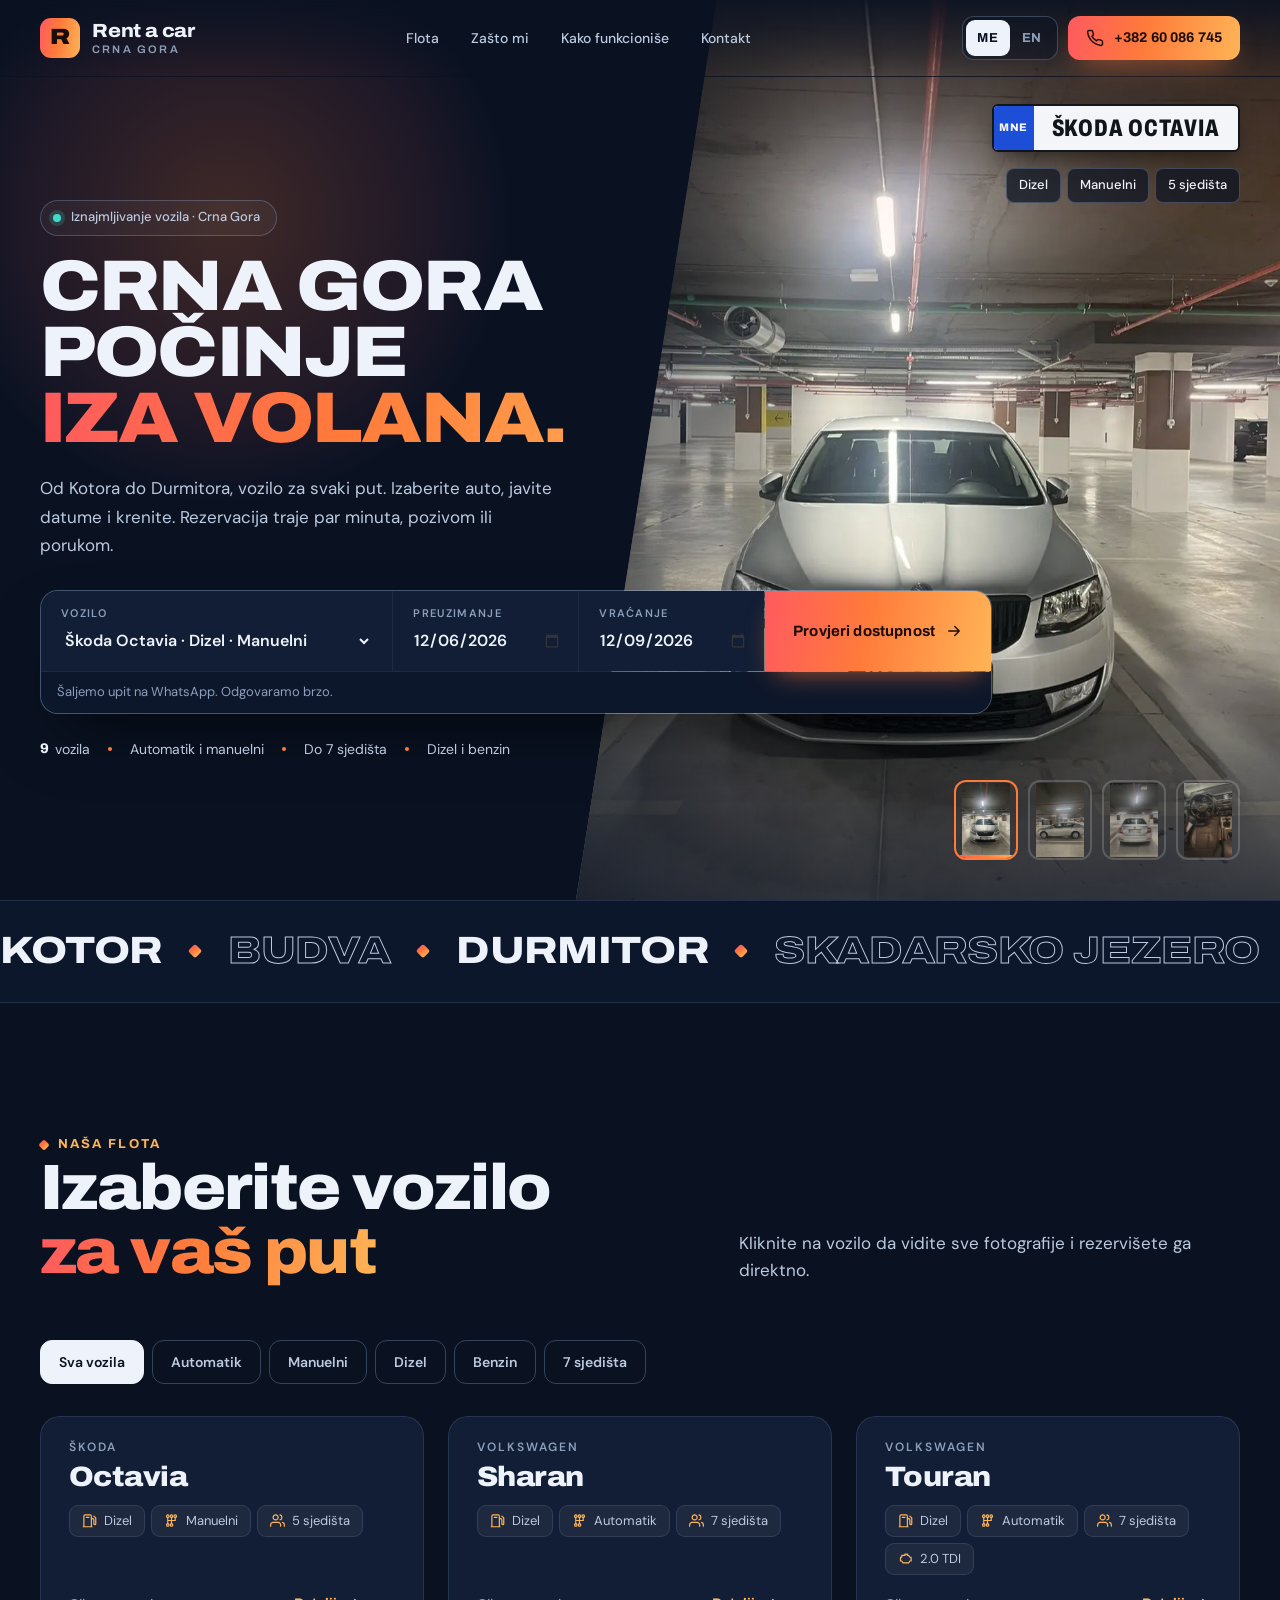
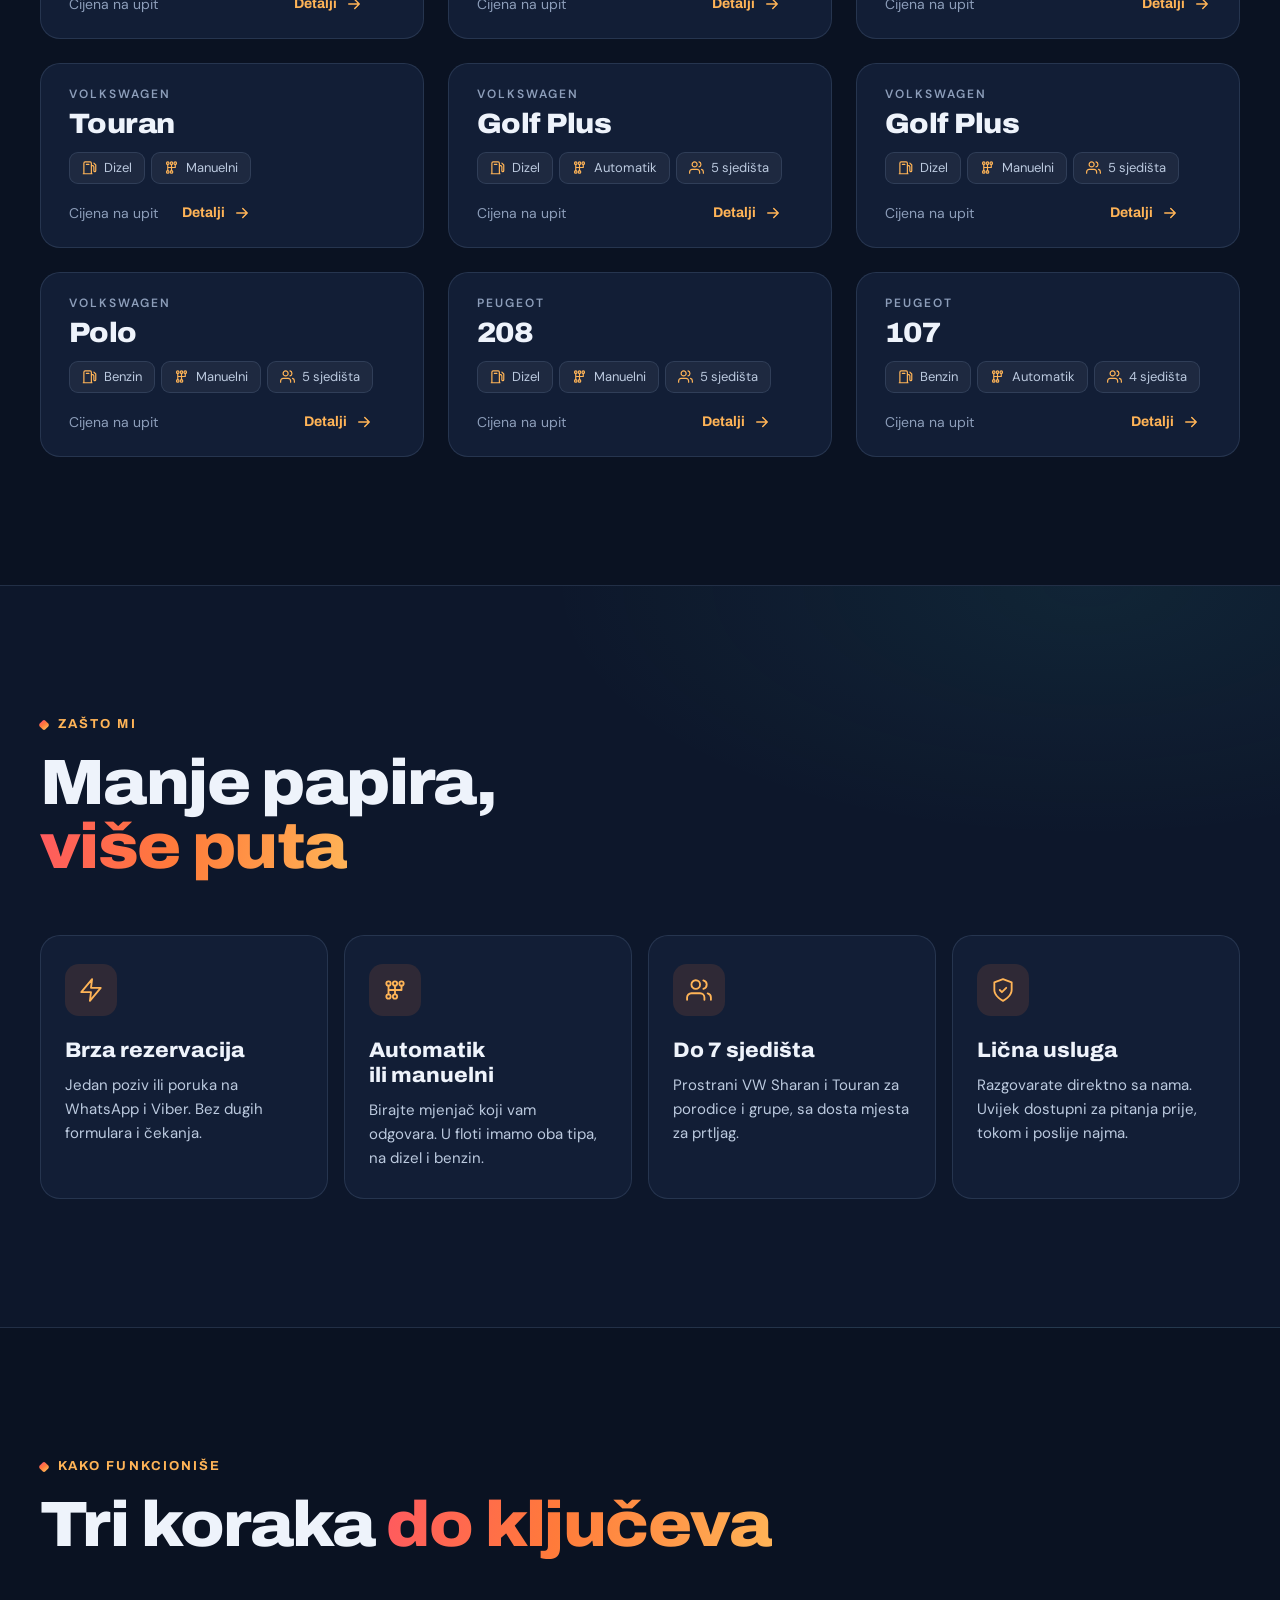
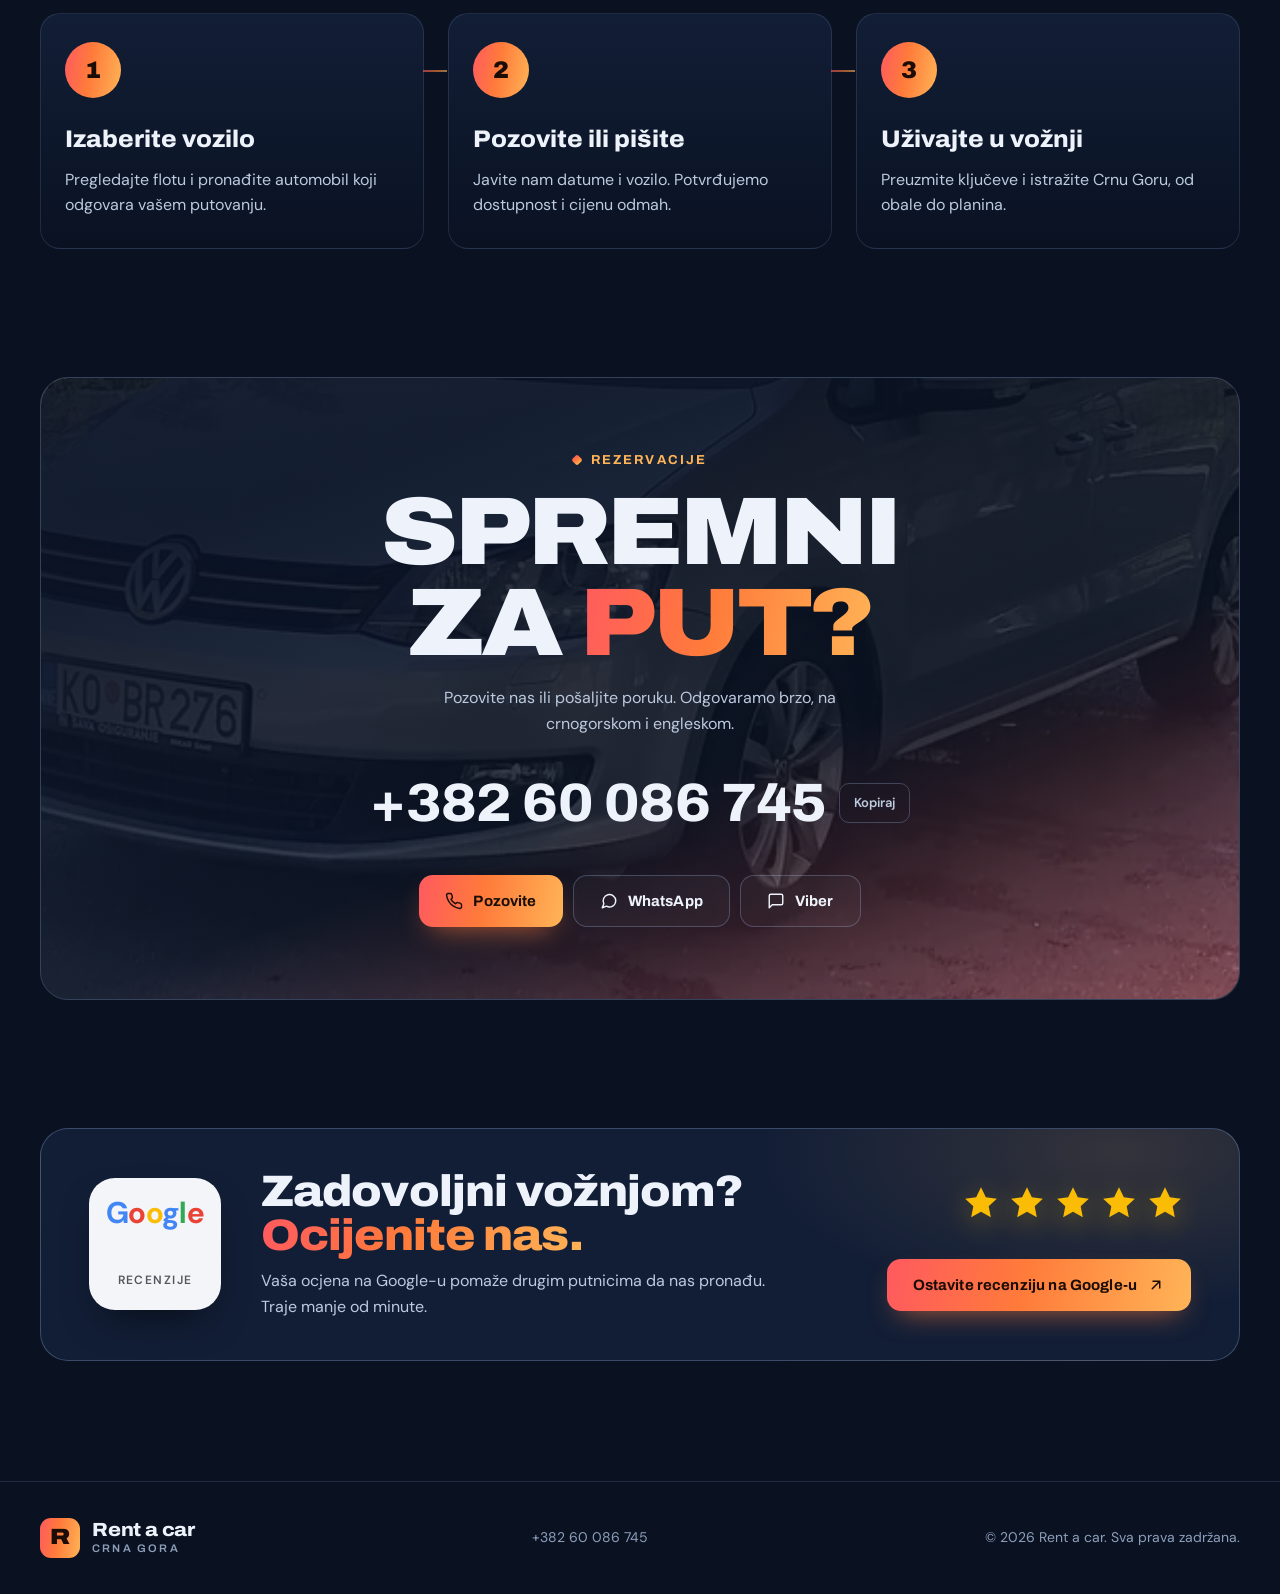
==== commit 9f4b2681: "Add Google review section with 5 stars and review button Co-Authored-By: Claude Opus 5.5 <noreply@an" ====
--- a/index.html
+++ b/index.html
@@ -239,6 +239,29 @@
         </div>
       </div>
     </section>
+
+    <!-- GOOGLE REVIEW -->
+    <section class="review" id="ocjena">
+      <div class="wrap">
+        <div class="review__card reveal">
+          <div class="review__badge" aria-hidden="true">
+            <span class="g-logo"><b>G</b><b>o</b><b>o</b><b>g</b><b>l</b><b>e</b></span>
+            <span class="review__badge-sub" data-i18n="review.badge">Recenzije</span>
+          </div>
+          <div class="review__body">
+            <h2 class="review__title" data-i18n-html="review.title">Zadovoljni vožnjom? <span class="hl">Ocijenite nas.</span></h2>
+            <p class="review__lead" data-i18n="review.lead">Vaša ocjena na Google-u pomaže drugim putnicima da nas pronađu. Traje manje od minute.</p>
+          </div>
+          <a class="review__stars js-review" href="#" target="_blank" rel="noopener" aria-label="Ocijenite nas sa 5 zvjezdica na Google-u">
+            <svg viewBox="0 0 24 24" aria-hidden="true"><path d="M12 2.5l2.9 6.1 6.6.8-4.9 4.6 1.3 6.6L12 17.3l-5.9 3.3 1.3-6.6-4.9-4.6 6.6-.8z"/></svg><svg viewBox="0 0 24 24" aria-hidden="true"><path d="M12 2.5l2.9 6.1 6.6.8-4.9 4.6 1.3 6.6L12 17.3l-5.9 3.3 1.3-6.6-4.9-4.6 6.6-.8z"/></svg><svg viewBox="0 0 24 24" aria-hidden="true"><path d="M12 2.5l2.9 6.1 6.6.8-4.9 4.6 1.3 6.6L12 17.3l-5.9 3.3 1.3-6.6-4.9-4.6 6.6-.8z"/></svg><svg viewBox="0 0 24 24" aria-hidden="true"><path d="M12 2.5l2.9 6.1 6.6.8-4.9 4.6 1.3 6.6L12 17.3l-5.9 3.3 1.3-6.6-4.9-4.6 6.6-.8z"/></svg><svg viewBox="0 0 24 24" aria-hidden="true"><path d="M12 2.5l2.9 6.1 6.6.8-4.9 4.6 1.3 6.6L12 17.3l-5.9 3.3 1.3-6.6-4.9-4.6 6.6-.8z"/></svg>
+          </a>
+          <a class="btn btn--accent review__btn js-review" href="#" target="_blank" rel="noopener">
+            <span data-i18n="review.cta">Ostavite recenziju na Google-u</span>
+            <svg class="ico" viewBox="0 0 24 24" aria-hidden="true"><path d="M7 17 17 7M8 7h9v9"/></svg>
+          </a>
+        </div>
+      </div>
+    </section>
   </main>
 
   <footer class="footer">
--- a/css/styles.css
+++ b/css/styles.css
@@ -348,3 +348,27 @@
   .hero__slides img.is-active, .car__media img.is-active { transform: none; }
   .marquee__track { animation: none; }
 }
+
+/* ---------- Google review ---------- */
+.review { padding-block: 0 clamp(72px, 10vw, 120px); }
+.review__card { display: grid; gap: 24px; align-items: center; padding: 32px 24px; border-radius: 28px; border: 1px solid var(--line-strong); background: radial-gradient(600px 260px at 90% 10%, rgba(255,180,87,.14), transparent 60%), var(--surface); }
+@media (min-width: 960px) { .review__card { grid-template-columns: auto 1fr auto; grid-template-areas: "badge body stars" "badge body btn"; gap: 12px 40px; padding: 40px 48px; } .review__badge { grid-area: badge; } .review__body { grid-area: body; } .review__stars { grid-area: stars; justify-self: end; } .review__btn { grid-area: btn; justify-self: end; } }
+.review__badge { display: grid; place-items: center; gap: 4px; width: 132px; height: 132px; border-radius: 26px; background: var(--plate); box-shadow: 0 18px 40px -18px rgba(0,0,0,.7); }
+.g-logo { font-family: var(--body); font-size: 30px; font-weight: 700; letter-spacing: -.02em; line-height: 1; }
+.g-logo b:nth-child(1), .g-logo b:nth-child(4) { color: #4285f4; }
+.g-logo b:nth-child(2), .g-logo b:nth-child(6) { color: #ea4335; }
+.g-logo b:nth-child(3) { color: #fbbc05; }
+.g-logo b:nth-child(5) { color: #34a853; }
+.review__badge-sub { font-size: 12px; font-weight: 600; letter-spacing: .12em; text-transform: uppercase; color: var(--plate-ink); opacity: .7; }
+.review__body { min-width: 0; display: grid; gap: 10px; }
+.review__title { font-family: var(--display); font-size: clamp(28px, 3.6vw, 44px); line-height: 1.02; font-weight: 850; font-stretch: 108%; letter-spacing: -.02em; }
+.review__lead { color: var(--text-2); max-width: 520px; }
+.review__stars { display: inline-flex; gap: 6px; width: max-content; padding: 6px; border-radius: 14px; }
+.review__stars svg { width: 40px; height: 40px; fill: var(--star, #fbbc05); stroke: none; filter: drop-shadow(0 6px 14px rgba(251,188,5,.35)); transform-origin: center; animation: starpop .6s var(--ease) both; }
+.review__stars svg:nth-child(2) { animation-delay: .08s; } .review__stars svg:nth-child(3) { animation-delay: .16s; } .review__stars svg:nth-child(4) { animation-delay: .24s; } .review__stars svg:nth-child(5) { animation-delay: .32s; }
+.review__stars:hover svg { animation: starbounce .5s var(--ease); }
+.review__stars:hover svg:nth-child(2) { animation-delay: .05s; } .review__stars:hover svg:nth-child(3) { animation-delay: .1s; } .review__stars:hover svg:nth-child(4) { animation-delay: .15s; } .review__stars:hover svg:nth-child(5) { animation-delay: .2s; }
+@keyframes starpop { from { transform: scale(.4) rotate(-30deg); opacity: .3; } }
+@keyframes starbounce { 50% { transform: translateY(-6px) scale(1.12); } }
+.review__btn { width: max-content; max-width: 100%; }
+@media (max-width: 480px) { .review__stars svg { width: 34px; height: 34px; } .review__btn { width: 100%; white-space: normal; text-align: center; } }
